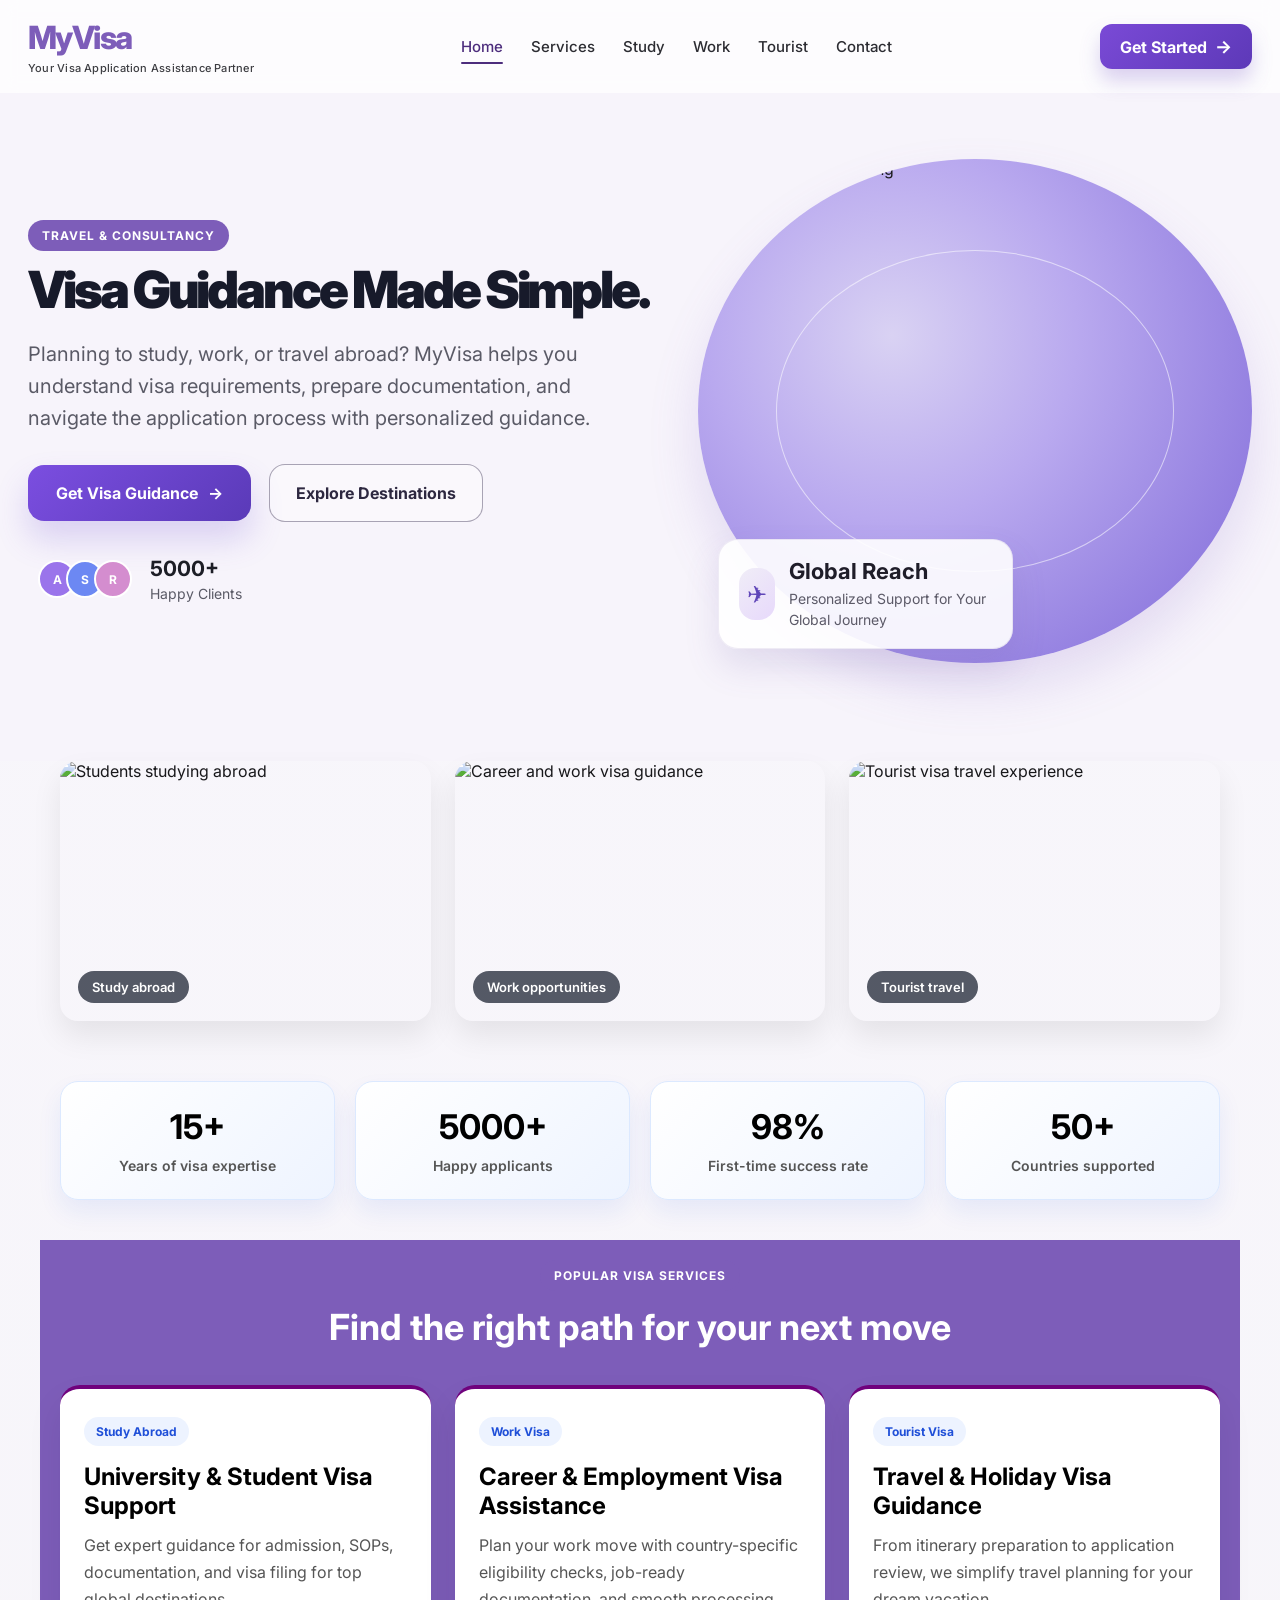
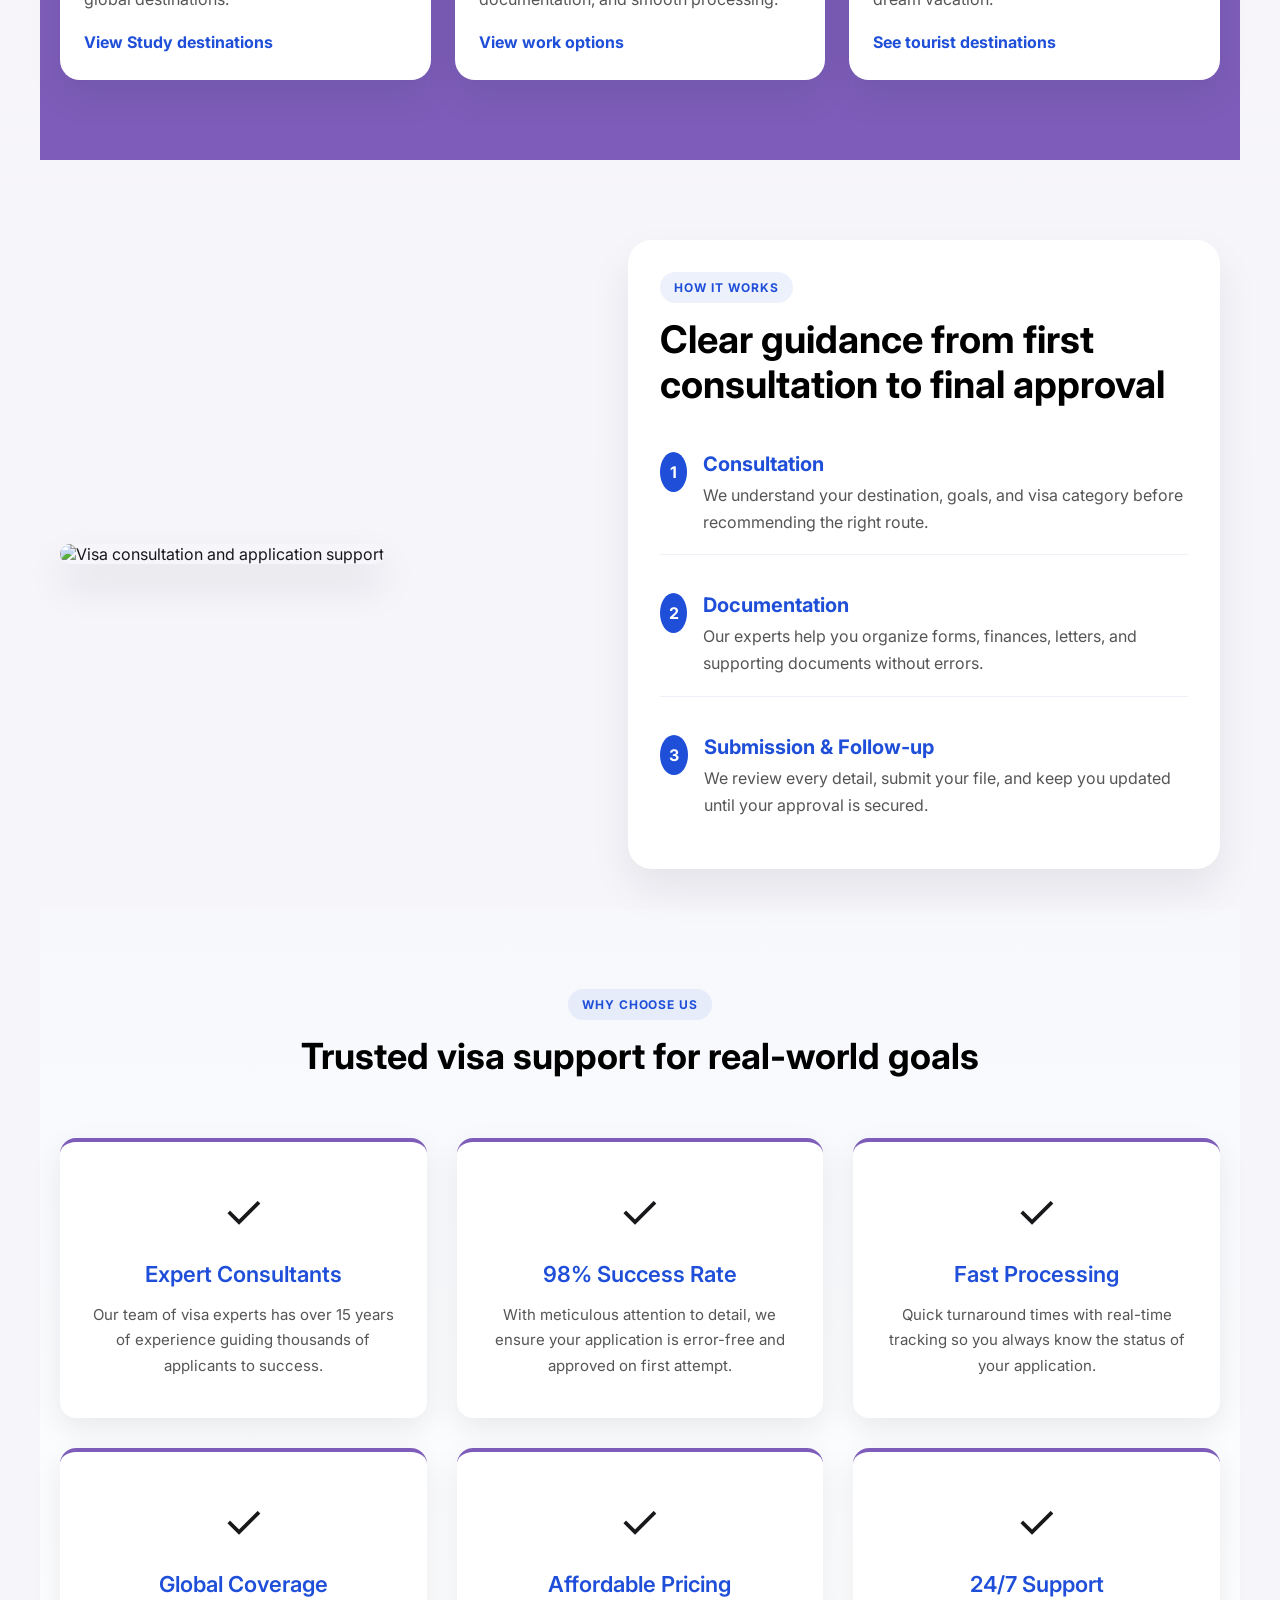
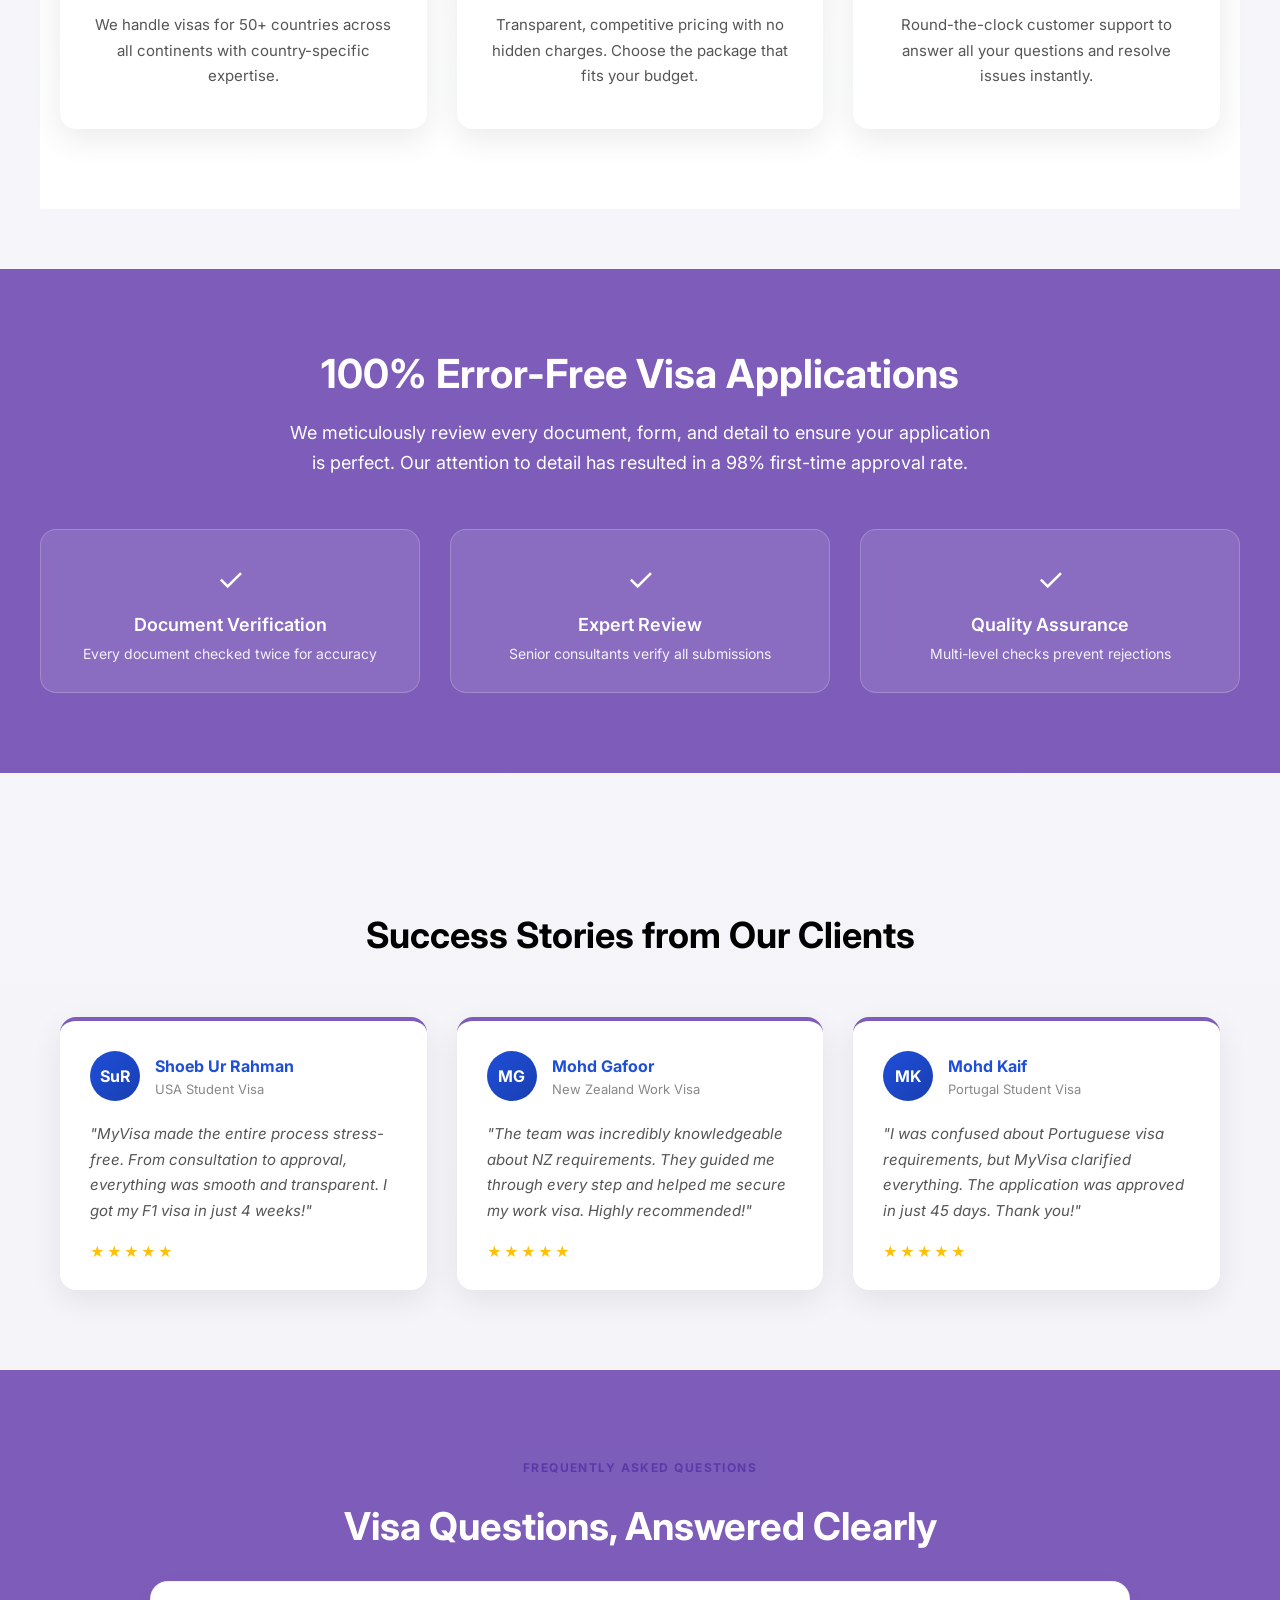
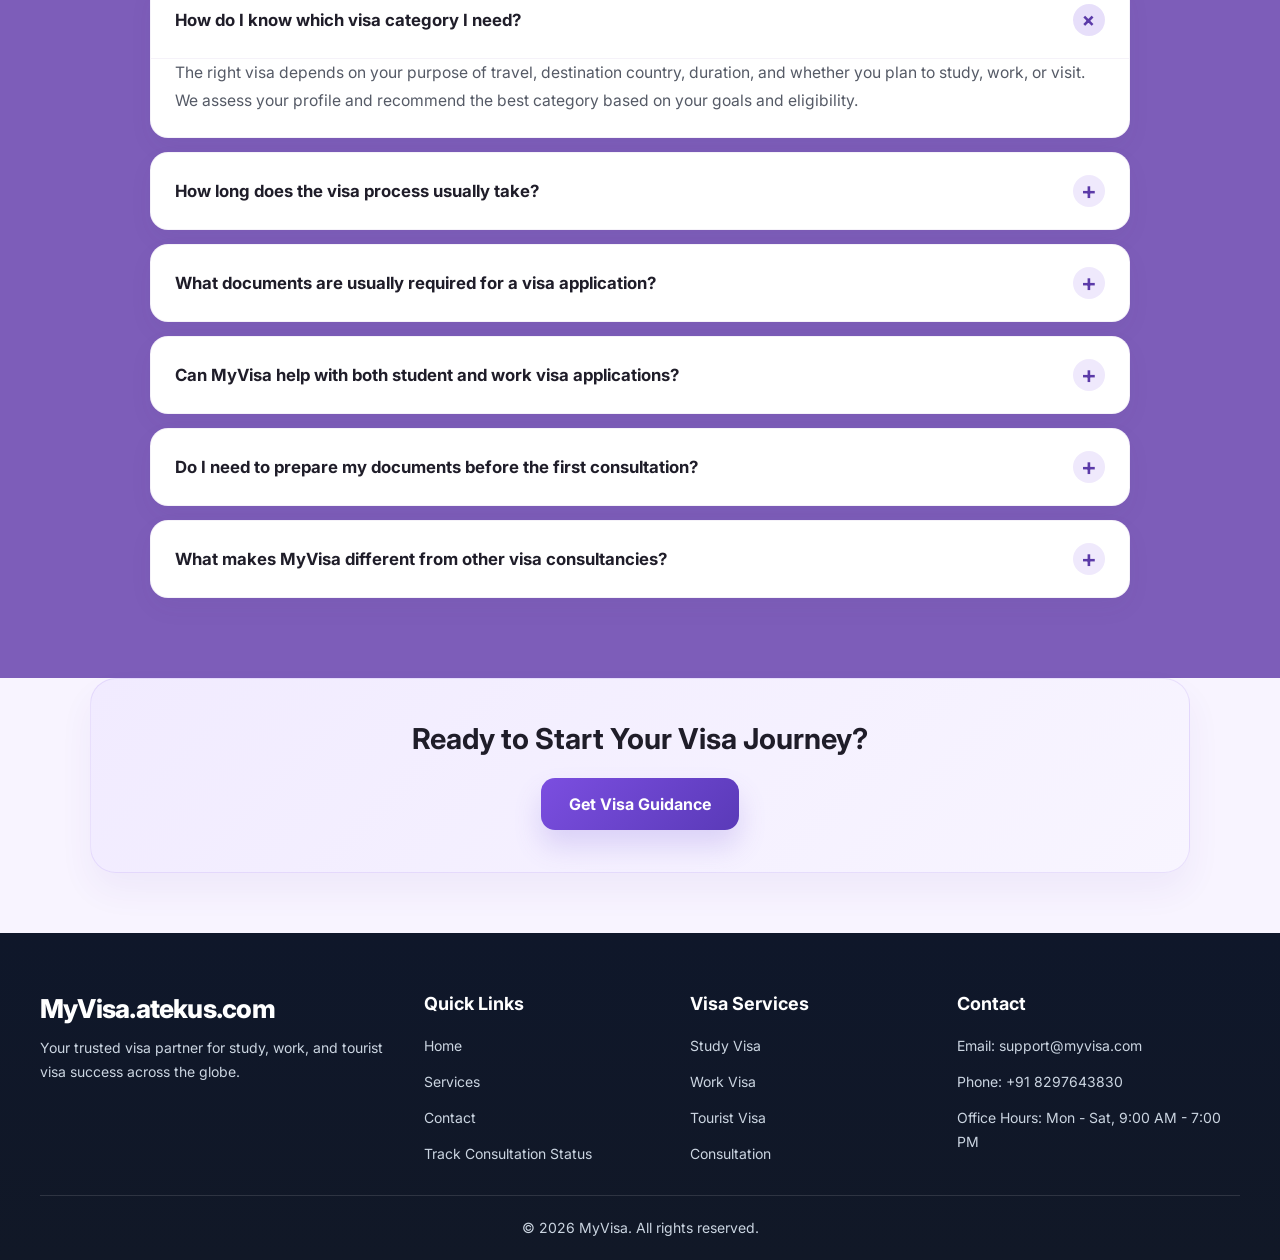
==== index.html @ b4d3ec84 "Initial MyVisa website" ====
<!DOCTYPE html>
<html lang="en">
<head>
  <meta charset="UTF-8" />
  <meta name="viewport" content="width=device-width, initial-scale=1.0" />
  <title>MyVisa | Your Global Visa Partner</title>
  <link href="https://fonts.googleapis.com/css2?family=Inter:wght@300;400;600;700&display=swap" rel="stylesheet">
  <link rel="stylesheet" href="styles.css">
</head>
<body>

<header>
  <div class="nav">
    <div class="logo-section">
      <div class="logo">
        <span class="logo-text">MyVisa</span>
      </div>
      <span class="tagline">Your Visa Application Assistance Partner</span>
    </div>

    <div class="nav-links" id="navLinks">
      <a href="Index.html" class="active">Home</a>
      <a href="services.html">Services</a>
      <a href="study-destinations.html">Study</a>
      <a href="work-destinations.html">Work</a>
      <a href="tourist-destinations.html">Tourist</a>
      <a href="contact.html">Contact</a>
    </div>

    <a href="services.html" class="nav-cta">Get Started <span>→</span></a>

    <div class="hamburger" id="hamburger">
      <span></span>
      <span></span>
      <span></span>
    </div>
  </div>
</header>

<section class="hero">
  <div class="hero-copy">
    <p class="eyebrow">Travel & Consultancy</p>
    <h1>Visa Guidance Made Simple.</h1>
    <p class="hero-subtitle">Planning to study, work, or travel abroad? MyVisa helps you understand visa requirements, prepare documentation, and navigate the application process with personalized guidance.</p>

    <div class="hero-actions">
      <a class="hero-button primary" href="services.html">Get Visa Guidance <span>→</span></a>
      <a class="hero-button secondary" href="explore-destinations.html">Explore Destinations</a>
    </div>

    <div class="hero-trust">
      <div class="avatar-group">
        <span class="avatar avatar-one">A</span>
        <span class="avatar avatar-two">S</span>
        <span class="avatar avatar-three">R</span>
      </div>
      <div class="trust-copy">
        <strong>5000+</strong>
        <span>Happy Clients</span>
      </div>
    </div>
  </div>

  <div class="hero-visual">
    <div class="globe-card">
      <img src="https://images.unsplash.com/photo-1527631746610-bca00a040d60?auto=format&fit=crop&w=900&q=80" alt="Travel and visa planning" />
    </div>

    <div class="floating-card">
      <div class="mini-icon">✈</div>
      <div>
        <strong>Global Reach</strong>
        <p>Personalized Support for Your Global Journey</p>
      </div>
    </div>
  </div>
</section>

<section class="feature-gallery">
  <div class="gallery-item">
    <img src="https://images.unsplash.com/photo-1522202176988-66273c2fd55f?auto=format&fit=crop&w=800&q=80" alt="Students studying abroad" />
    <div class="gallery-caption">Study abroad</div>
  </div>
  <div class="gallery-item">
    <img src="https://images.unsplash.com/photo-1552664730-d307ca884978?auto=format&fit=crop&w=800&q=80" alt="Career and work visa guidance" />
    <div class="gallery-caption">Work opportunities</div>
  </div>
  <div class="gallery-item">
    <img src="https://images.unsplash.com/photo-1507525428034-b723cf961d3e?auto=format&fit=crop&w=800&q=80" alt="Tourist visa travel experience" />
    <div class="gallery-caption">Tourist travel</div>
  </div>
</section>

<section class="stats-strip">
  <div class="stat-item">
    <strong>15+</strong>
    <span>Years of visa expertise</span>
  </div>
  <div class="stat-item">
    <strong>5000+</strong>
    <span>Happy applicants</span>
  </div>
  <div class="stat-item">
    <strong>98%</strong>
    <span>First-time success rate</span>
  </div>
  <div class="stat-item">
    <strong>50+</strong>
    <span>Countries supported</span>
  </div>
</section>

<section class="home-services">
  <div class="section-heading">
    <p class="eyebrow">Popular visa services</p>
    <h2>Find the right path for your next move</h2>
  </div>

  <div class="home-service-grid">
    <article class="home-service-card">
      <div class="service-pill">Study Abroad</div>
      <h3>University & Student Visa Support</h3>
      <p>Get expert guidance for admission, SOPs, documentation, and visa filing for top global destinations.</p>
      <a href="study-destinations.html">View Study destinations</a>
    </article>

    <article class="home-service-card">
      <div class="service-pill">Work Visa</div>
      <h3>Career & Employment Visa Assistance</h3>
      <p>Plan your work move with country-specific eligibility checks, job-ready documentation, and smooth processing.</p>
      <a href="work-destinations.html">View work options</a>
    </article>

    <article class="home-service-card">
      <div class="service-pill">Tourist Visa</div>
      <h3>Travel & Holiday Visa Guidance</h3>
      <p>From itinerary preparation to application review, we simplify travel planning for your dream vacation.</p>
      <a href="tourist-destinations.html">See tourist destinations</a>
    </article>
  </div>
</section>

<section class="process-showcase">
  <div class="process-showcase-image">
    <img src="https://images.unsplash.com/photo-1522202176988-66273c2fd55f?auto=format&fit=crop&w=1200&q=80" alt="Visa consultation and application support" />
  </div>
  <div class="process-showcase-content">
    <p class="eyebrow eyebrow-dark">How it works</p>
    <h2>Clear guidance from first consultation to final approval</h2>
    <div class="process-list">
      <div class="process-item">
        <span>1</span>
        <div>
          <h3>Consultation</h3>
          <p>We understand your destination, goals, and visa category before recommending the right route.</p>
        </div>
      </div>
      <div class="process-item">
        <span>2</span>
        <div>
          <h3>Documentation</h3>
          <p>Our experts help you organize forms, finances, letters, and supporting documents without errors.</p>
        </div>
      </div>
      <div class="process-item">
        <span>3</span>
        <div>
          <h3>Submission & Follow-up</h3>
          <p>We review every detail, submit your file, and keep you updated until your approval is secured.</p>
        </div>
      </div>
    </div>
  </div>
</section>

<!-- Why Choose Us Section -->
<section class="why-choose-us">
  <div class="section-heading section-heading-dark">
    <p class="eyebrow eyebrow-dark">Why choose us</p>
    <h2>Trusted visa support for real-world goals</h2>
  </div>
  <div class="why-grid">
    <div class="why-card">
      <div class="why-icon">✓</div>
      <h3>Expert Consultants</h3>
      <p>Our team of visa experts has over 15 years of experience guiding thousands of applicants to success.</p>
    </div>
    <div class="why-card">
      <div class="why-icon">✓</div>
      <h3>98% Success Rate</h3>
      <p>With meticulous attention to detail, we ensure your application is error-free and approved on first attempt.</p>
    </div>
    <div class="why-card">
      <div class="why-icon">✓</div>
      <h3>Fast Processing</h3>
      <p>Quick turnaround times with real-time tracking so you always know the status of your application.</p>
    </div>
    <div class="why-card">
      <div class="why-icon">✓</div>
      <h3>Global Coverage</h3>
      <p>We handle visas for 50+ countries across all continents with country-specific expertise.</p>
    </div>
    <div class="why-card">
      <div class="why-icon">✓</div>
      <h3>Affordable Pricing</h3>
      <p>Transparent, competitive pricing with no hidden charges. Choose the package that fits your budget.</p>
    </div>
    <div class="why-card">
      <div class="why-icon">✓</div>
      <h3>24/7 Support</h3>
      <p>Round-the-clock customer support to answer all your questions and resolve issues instantly.</p>
    </div>
  </div>
</section>

<!-- Error Free Visas Section -->
<section class="error-free">
  <div class="error-free-content">
    <h2>100% Error-Free Visa Applications</h2>
    <p>We meticulously review every document, form, and detail to ensure your application is perfect. Our attention to detail has resulted in a 98% first-time approval rate.</p>
    <div class="error-free-features">
      <div class="feature-item">
        <span class="feature-icon">✓</span>
        <h4>Document Verification</h4>
        <p>Every document checked twice for accuracy</p>
      </div>
      <div class="feature-item">
        <span class="feature-icon">✓</span>
        <h4>Expert Review</h4>
        <p>Senior consultants verify all submissions</p>
      </div>
      <div class="feature-item">
        <span class="feature-icon">✓</span>
        <h4>Quality Assurance</h4>
        <p>Multi-level checks prevent rejections</p>
      </div>
    </div>
  </div>
</section>

<!-- Success Stories Section -->
<section class="success-stories">
  <h2>Success Stories from Our Clients</h2>
  <div class="stories-grid">
    <div class="story-card">
      <div class="story-header">
        <div class="client-avatar">SuR</div>
        <div class="client-info">
          <h4>Shoeb Ur Rahman</h4>
          <p>USA Student Visa</p>
        </div>
      </div>
      <p class="story-text">"MyVisa made the entire process stress-free. From consultation to approval, everything was smooth and transparent. I got my F1 visa in just 4 weeks!"</p>
      <div class="story-rating">★★★★★</div>
    </div>

    <div class="story-card">
      <div class="story-header">
        <div class="client-avatar">MG</div>
        <div class="client-info">
          <h4>Mohd Gafoor</h4>
          <p>New Zealand Work Visa</p>
        </div>
      </div>
      <p class="story-text">"The team was incredibly knowledgeable about NZ requirements. They guided me through every step and helped me secure my work visa. Highly recommended!"</p>
      <div class="story-rating">★★★★★</div>
    </div>

    <div class="story-card">
      <div class="story-header">
        <div class="client-avatar">MK</div>
        <div class="client-info">
          <h4>Mohd Kaif</h4>
          <p>Portugal Student Visa</p>
        </div>
      </div>
      <p class="story-text">"I was confused about Portuguese visa requirements, but MyVisa clarified everything. The application was approved in just 45 days. Thank you!"</p>
      <div class="story-rating">★★★★★</div>
    </div>
  </div>
</section>

<section class="faq-section" aria-labelledby="faq-title">
  <div class="faq-container">
    <p class="eyebrow eyebrow-dark">Frequently asked questions</p>
    <h2 id="faq-title">Visa Questions, Answered Clearly</h2>

    <div class="faq-list">
      <div class="faq-item active">
        <button class="faq-question" type="button" aria-expanded="true" aria-controls="faq-answer-1">
          <span>How do I know which visa category I need?</span>
          <span class="faq-icon" aria-hidden="true">+</span>
        </button>
        <div class="faq-answer" id="faq-answer-1" role="region">
          <p>The right visa depends on your purpose of travel, destination country, duration, and whether you plan to study, work, or visit. We assess your profile and recommend the best category based on your goals and eligibility.</p>
        </div>
      </div>

      <div class="faq-item">
        <button class="faq-question" type="button" aria-expanded="false" aria-controls="faq-answer-2">
          <span>How long does the visa process usually take?</span>
          <span class="faq-icon" aria-hidden="true">+</span>
        </button>
        <div class="faq-answer" id="faq-answer-2" role="region">
          <p>Processing times vary by country and visa type. Some visas are approved in a few weeks, while others take several months. Early preparation and complete documentation can significantly reduce delays.</p>
        </div>
      </div>

      <div class="faq-item">
        <button class="faq-question" type="button" aria-expanded="false" aria-controls="faq-answer-3">
          <span>What documents are usually required for a visa application?</span>
          <span class="faq-icon" aria-hidden="true">+</span>
        </button>
        <div class="faq-answer" id="faq-answer-3" role="region">
          <p>Typical requirements include a valid passport, application form, photographs, financial proof, travel itinerary, invitation letter (if applicable), academic or employment documents, and supporting certificates. We help you prepare a checklist tailored to your case.</p>
        </div>
      </div>

      <div class="faq-item">
        <button class="faq-question" type="button" aria-expanded="false" aria-controls="faq-answer-4">
          <span>Can MyVisa help with both student and work visa applications?</span>
          <span class="faq-icon" aria-hidden="true">+</span>
        </button>
        <div class="faq-answer" id="faq-answer-4" role="region">
          <p>Yes. We support study, work, and tourist visa applications, including documentation review, eligibility checks, application advice, and guidance through each submission stage.</p>
        </div>
      </div>

      <div class="faq-item">
        <button class="faq-question" type="button" aria-expanded="false" aria-controls="faq-answer-5">
          <span>Do I need to prepare my documents before the first consultation?</span>
          <span class="faq-icon" aria-hidden="true">+</span>
        </button>
        <div class="faq-answer" id="faq-answer-5" role="region">
          <p>It helps to have your passport, destination preference, academic history, and any existing documents ready. Even if you are unsure, our initial consultation helps you understand what is required and what you should prepare next.</p>
        </div>
      </div>

      <div class="faq-item">
        <button class="faq-question" type="button" aria-expanded="false" aria-controls="faq-answer-6">
          <span>What makes MyVisa different from other visa consultancies?</span>
          <span class="faq-icon" aria-hidden="true">+</span>
        </button>
        <div class="faq-answer" id="faq-answer-6" role="region">
          <p>We combine country-specific guidance, personalized support, documentation review, and transparent communication. Our focus is to reduce errors, avoid delays, and keep your visa journey clear from start to finish.</p>
        </div>
      </div>
    </div>
  </div>
</section>

<section class="faq-cta" aria-label="Visa guidance call to action">
  <div class="faq-cta-container">
    <h3>Ready to Start Your Visa Journey?</h3>
    <a href="services.html" class="faq-cta-button">Get Visa Guidance</a>
  </div>
</section>

<!-- Footer Section -->
<footer>
  <div class="footer-inner">
    <div class="footer-brand">
      <div class="footer-logo">MyVisa.atekus.com</div>
      <p>Your trusted visa partner for study, work, and tourist visa success across the globe.</p>
    </div>

    <div class="footer-links">
      <h4>Quick Links</h4>
      <a href="Index.html">Home</a>
      <a href="services.html">Services</a>
      <a href="contact.html">Contact</a>
      <a href="#">Track Consultation Status</a>
    </div>

    <div class="footer-links">
      <h4>Visa Services</h4>
      <a href="study-destinations.html">Study Visa</a>
      <a href="work-destinations.html">Work Visa</a>
      <a href="tourist-destinations.html">Tourist Visa</a>
      <a href="services.html">Consultation</a>
    </div>

    <div class="footer-contact">
      <h4>Contact</h4>
      <p>Email: support@myvisa.com</p>
      <p>Phone: +91 8297643830</p>
      <p>Office Hours: Mon - Sat, 9:00 AM - 7:00 PM</p>
    </div>
  </div>

  <div class="footer-bottom">
    <p>© 2026 MyVisa. All rights reserved.</p>
  </div>
</footer>
</body>
<script src="script.js"></script>
</html>
---- styles.css ----
* {
  box-sizing: border-box;
  margin: 0;
  padding: 0;
  font-family: 'Inter', sans-serif;
}

body {
  background: linear-gradient(180deg, #f8f6fb 0%, #f4f4f8 100%);
  color: #18181b;
}

/* ================= HEADER ================= */
header {
  position: sticky;
  top: 0;
  background: rgba(255,255,255,0.7);
  backdrop-filter: blur(8px);
  z-index: 100;
}

.nav {
  max-width: 1280px;
  margin: auto;
  display: flex;
  align-items: center;
  justify-content: space-between;
  padding: 18px 28px;
  gap: 18px;
}

.logo-section {
  display: flex;
  flex-direction: column;
  align-items: flex-start;
  gap: 4px;
}

.logo {
  display: flex;
  align-items: center;
  gap: 8px;
  font-size: 32px;
  font-weight: 800;
  color: #7d5db9;
  letter-spacing: -0.05em;
}

.logo-mark {
  display: inline-flex;
  align-items: center;
  justify-content: center;
  width: 30px;
  height: 30px;
  border-radius: 10px;
  background: linear-gradient(135deg, #4c2d7d, #8c5ae6);
  color: #fff;
  font-size: 18px;
  font-weight: 700;
  box-shadow: 0 12px 25px rgba(111, 92, 211, 0.28);
}

.logo-text {
  color: #7d5db9;
  font-weight: 800;
}

.tagline {
  font-size: 11px;
  color: #3d3d42;
  font-weight: 500;
  letter-spacing: 0.02em;
}

.nav-links {
  display: flex;
  align-items: center;
  gap: 28px;
  margin: 0 auto;
}

.nav-links a {
  text-decoration: none;
  color: #2c2c32;
  font-weight: 500;
  font-size: 15px;
  position: relative;
  transition: color 0.2s ease;
}

.nav-links a:hover,
.nav-links a.active {
  color: #4d2d7d;
}

.nav-links a.active::after {
  content: "";
  position: absolute;
  left: 0;
  right: 0;
  bottom: -8px;
  height: 2px;
  background: #4d2d7d;
  border-radius: 99px;
}

.nav-cta {
  background: linear-gradient(135deg, #7a4ad6, #5d39b8);
  color: #fff;
  text-decoration: none;
  border-radius: 12px;
  padding: 12px 20px;
  font-weight: 700;
  box-shadow: 0 12px 20px rgba(110, 75, 196, 0.25);
  display: inline-flex;
  align-items: center;
  gap: 8px;
}

.nav-cta span {
  font-size: 18px;
}

/* ================= HAMBURGER MENU ================= */
.hamburger {
  display: none;
  flex-direction: column;
  cursor: pointer;
  gap: 6px;
}

.hamburger span {
  width: 25px;
  height: 3px;
  background-color: #333;
  border-radius: 3px;
  transition: all 0.3s ease;
}

.hamburger.active span:nth-child(1) {
  transform: rotate(45deg) translate(10px, 10px);
}

.hamburger.active span:nth-child(2) {
  opacity: 0;
}

.hamburger.active span:nth-child(3) {
  transform: rotate(-45deg) translate(7px, -7px);
}

/* Mobile responsive */
@media (max-width: 768px) {
  .hamburger {
    display: flex;
  }

  
  .nav {
    padding: 12px 20px;
    gap: 12px;
    align-items: center;
  }

  .logo-section {
    min-width: 0;
    flex: 1;
  }

  .tagline {
    white-space: normal;
    overflow-wrap: break-word;
    line-height: 1.4;
    max-width: 100%;
  }

  .nav-cta {
    flex-shrink: 0;
    padding: 10px 14px;
  }

  .logo {
    font-size: 28px;
  }

  .nav-links {
    position: absolute;
    top: 70px;
    left: 0;
    right: 0;
    background: rgba(255, 255, 255, 0.98);
    flex-direction: column;
    padding: 10px;
    gap: 0;
    max-height: 0;
    overflow: hidden;
    transition: max-height 0.3s ease;
    border-bottom: 1px solid #eaeaea;
  }

  .nav-links.active {
    max-height: 300px;
  }

  .nav-links a {
    padding: 12px 0;
    border-bottom: 1px solid #f0f0f0;
  }

  .nav-links a:last-child {
    border-bottom: none;
  }
}

/* ================= HERO ================= */
.hero {
  max-width: 1280px;
  margin: 0 auto;
  padding: 38px 28px 70px;
  display: grid;
  grid-template-columns: 1.08fr 0.92fr;
  gap: 20px;
  align-items: center;
  background: linear-gradient(180deg, #f7f4fb 0%, #f7f4fb 100%);
}

.hero-copy {
  padding: 12px 0;
}

.eyebrow {
  display: inline-block;
  background: rgba(123, 78, 224, 0.12);
  color: #5a3ab8;
  text-transform: uppercase;
  letter-spacing: 0.18em;
  font-size: 14px;
  font-weight: 700;
  padding: 12px 18px;
  border-radius: 999px;
  margin-bottom: 22px;
}

.hero h1 {
  font-size: clamp(3rem, 4vw, 6rem);
  line-height: 0.96;
  letter-spacing: -0.06em;
  margin-bottom: 24px;
  color: #171a2a;
  font-weight: 900;
}

.hero h1 span {
  display: block;
  color: #201627;
}

.hero-subtitle {
  font-size: 20px;
  color: #5a5a66;
  margin-bottom: 30px;
  max-width: 620px;
  line-height: 1.6;
}

.hero-actions {
  display: flex;
  align-items: center;
  gap: 18px;
  margin-bottom: 34px;
}

.hero-button {
  display: inline-flex;
  align-items: center;
  justify-content: center;
  gap: 10px;
  text-decoration: none;
  font-weight: 700;
  border-radius: 16px;
  transition: transform 0.2s ease, box-shadow 0.2s ease;
}

.hero-button:hover {
  transform: translateY(-1px);
}

.hero-button.primary {
  background: linear-gradient(135deg, #7b4ee0, #5a3ab8);
  color: #ffffff;
  padding: 18px 28px;
  min-width: 210px;
  box-shadow: 0 18px 32px rgba(116, 84, 214, 0.22);
}

.hero-button.secondary {
  color: #2d2840;
  border: 1px solid rgba(46, 36, 72, 0.4);
  background: rgba(255,255,255,0.35);
  padding: 18px 26px;
}

.hero-trust {
  display: flex;
  align-items: center;
  gap: 18px;
}

.avatar-group {
  display: flex;
  align-items: center;
  padding-left: 10px;
}

.avatar {
  width: 38px;
  height: 38px;
  border-radius: 50%;
  display: inline-flex;
  align-items: center;
  justify-content: center;
  font-size: 12px;
  font-weight: 700;
  color: #fff;
  border: 2px solid #fff;
  margin-left: -10px;
}

.avatar:first-child {
  margin-left: 0;
}

.avatar-one { background: #9a74eb; }
.avatar-two { background: #6c88f3; }
.avatar-three { background: #d48dcf; }

.trust-copy {
  display: flex;
  flex-direction: column;
  gap: 4px;
}

.trust-copy strong {
  font-size: 21px;
  color: #1d1e26;
}

.trust-copy span {
  color: #5a5a66;
  font-size: 14px;
}

.hero-visual {
  position: relative;
  min-height: 560px;
  display: flex;
  align-items: center;
  justify-content: center;
}

.globe-card {
  position: relative;
  width: min(100%, 620px);
  aspect-ratio: 1.1;
  border-radius: 50%;
  overflow: hidden;
  display: flex;
  align-items: center;
  justify-content: center;
  box-shadow: 0 26px 50px rgba(131, 101, 199, 0.18);
  background: radial-gradient(circle at 35% 35%, #d9d2f3 0%, #b9a9ef 38%, #7d67d8 100%);
}

.globe-card::before {
  content: "";
  position: absolute;
  inset: 18% 14%;
  border-radius: 50%;
  border: 1px solid rgba(255,255,255,0.55);
}

.globe-card img {
  width: 100%;
  height: 100%;
  object-fit: cover;
  filter: saturate(0.9) brightness(1.06);
}

.floating-card {
  position: absolute;
  left: 20px;
  bottom: 42px;
  background: rgba(255,255,255,0.9);
  border: 1px solid rgba(120, 98, 175, 0.12);
  border-radius: 20px;
  box-shadow: 0 18px 34px rgba(109, 89, 170, 0.15);
  padding: 18px 20px;
  display: flex;
  align-items: center;
  gap: 14px;
  max-width: 295px;
}

.mini-icon {
  width: 52px;
  height: 52px;
  border-radius: 16px;
  background: linear-gradient(135deg, #f0edf7, #e7d9fb);
  display: flex;
  align-items: center;
  justify-content: center;
  font-size: 24px;
  color: #5f45b8;
}

.floating-card strong {
  display: block;
  font-size: 22px;
  color: #1f1d29;
  margin-bottom: 4px;
}

.floating-card p {
  color: #5c5a68;
  font-size: 14px;
  line-height: 1.5;
}

.feature-gallery {
  max-width: 1200px;
  margin: 0 auto 60px;
  padding: 0 20px;
  display: grid;
  grid-template-columns: repeat(3, minmax(0, 1fr));
  gap: 24px;
}

.gallery-item {
  position: relative;
  overflow: hidden;
  border-radius: 18px;
  box-shadow: 0 15px 30px rgba(0,0,0,0.08);
}

.gallery-item img {
  width: 100%;
  height: 260px;
  object-fit: cover;
  display: block;
}

.gallery-caption {
  position: absolute;
  left: 18px;
  bottom: 18px;
  background: rgba(17, 24, 39, 0.7);
  color: white;
  padding: 8px 14px;
  border-radius: 999px;
  font-size: 13px;
  font-weight: 600;
}

.stats-strip {
  max-width: 1200px;
  margin: 0 auto 40px;
  padding: 0 20px;
  display: grid;
  grid-template-columns: repeat(4, minmax(0, 1fr));
  gap: 20px;
}

.stat-item {
  background: linear-gradient(135deg, #ffffff, #eef4ff);
  border: 1px solid #dce9ff;
  border-radius: 18px;
  padding: 24px 18px;
  text-align: center;
  box-shadow: 0 12px 25px rgba(31,79,216,0.08);
}

.stat-item strong {
  display: block;
  color: #000000;
  font-size: 34px;
  margin-bottom: 8px;
}

.stat-item span {
  color: #555;
  font-size: 14px;
  font-weight: 600;
}

.home-services {
  max-width: 1200px;
  margin: auto;
  padding: 20px 20px 80px;
  background: #7d5db9;
  color: white;
}

.section-heading {
  text-align: center;
  margin-bottom: 36px;
}

.eyebrow {
  display: inline-block;
  background: #7d5db9;
  color: white;
  padding: 8px 14px;
  border-radius: 999px;
  font-size: 12px;
  font-weight: 700;
  text-transform: uppercase;
  letter-spacing: 0.08em;
  margin-bottom: 14px;
}

.section-heading h2 {
  font-size: 36px;
  color: white;
}

.home-service-grid {
  display: grid;
  grid-template-columns: repeat(3, minmax(0, 1fr));
  gap: 24px;
}

.home-service-card {
  background: #fff;
  border-radius: 20px;
  padding: 28px 24px;
  box-shadow: 0 18px 35px rgba(15, 23, 42, 0.08);
  border-top: 4px solid rgb(112, 2, 125);
}

.service-pill {
  display: inline-block;
  background: #edf3ff;
  color: #1f4fd8;
  font-size: 12px;
  font-weight: 700;
  padding: 7px 12px;
  border-radius: 999px;
  margin-bottom: 16px;
}

.home-service-card h3 {
  font-size: 24px;
  color: black;
  margin-bottom: 12px;
}

.home-service-card p {
  color: #555;
  line-height: 1.7;
  margin-bottom: 18px;
}

.home-service-card a {
  display: inline-block;
  color: #1f4fd8;
  font-weight: 700;
  text-decoration: none;
}

.home-service-card a:hover {
  text-decoration: underline;
}

/* ================= SERVICES ================= */
.services {
  max-width: 1200px;
  margin: auto;
  padding: 60px 20px;
}

.services h2 {
  text-align: center;
  font-size: 32px;
  margin-bottom: 40px;
}

.service-grid {
  display: grid;
  grid-template-columns: repeat(auto-fit, minmax(250px, 1fr));
  gap: 24px;
}

.service-card {
  background: white;
  border-radius: 16px;
  padding: 24px;
  box-shadow: 0 10px 25px rgba(0,0,0,0.06);
}

.service-card h4 {
  margin-bottom: 10px;
}

.service-card p {
  color: #555;
  font-size: 15px;
}

/* ================= SERVICES PAGE ================= */
.page-header {
  max-width: 1200px;
  margin: 0 auto;
  padding: 72px 20px 12px;
  text-align: center;
}

.page-header-inner {
  max-width: 820px;
  margin: 0 auto;
}

.section-kicker {
  display: inline-block;
  background: rgba(31, 79, 216, 0.08);
  color: #1f4fd8;
  border-radius: 999px;
  padding: 8px 14px;
  font-size: 12px;
  font-weight: 700;
  letter-spacing: 0.12em;
  text-transform: uppercase;
  margin-bottom: 18px;
}

.section-kicker-blue {
  background: rgba(31, 79, 216, 0.08);
}

.page-header h1 {
  font-size: clamp(2.3rem, 4vw, 4rem);
  color: #171a2a;
  margin-bottom: 14px;
  letter-spacing: -0.05em;
}

.page-header p {
  color: #586071;
  font-size: 1.1rem;
  line-height: 1.8;
  max-width: 760px;
  margin: 0 auto;
}

.services-page {
  max-width: 1200px;
  margin: 0 auto;
  padding: 32px 20px 64px;
}

.service-grid-page {
  display: grid;
  grid-template-columns: repeat(2, minmax(0, 1fr));
  gap: 28px;
}

.service-card-page {
  background: linear-gradient(180deg, #ffffff 0%, #f9fbff 100%);
  border-radius: 22px;
  padding: 24px;
  box-shadow: 0 16px 36px rgba(15, 23, 42, 0.08);
  border: 1px solid rgba(31, 79, 216, 0.08);
  transition: transform 0.25s ease, box-shadow 0.25s ease, border-color 0.25s ease;
  position: relative;
  overflow: hidden;
  display: grid;
  grid-template-columns: 1.15fr 0.85fr;
  gap: 22px;
  align-items: center;
}

.service-card-page::before {
  content: "";
  position: absolute;
  inset: 0 auto auto 0;
  width: 100%;
  height: 4px;
  background: #7d5db9;
}

.service-card-page:hover {
  transform: translateY(-6px);
  box-shadow: 0 22px 40px rgba(31, 79, 216, 0.12);
  border-color: rgba(31, 79, 216, 0.18);
}

.service-card-content {
  display: flex;
  flex-direction: column;
  justify-content: center;
}

.service-card-header {
  display: flex;
  align-items: center;
  justify-content: space-between;
  gap: 14px;
  margin-bottom: 16px;
}

.service-icon {
  width: 58px;
  height: 58px;
  border-radius: 18px;
  background: linear-gradient(135deg, #eff4ff, #dfeaff);
  display: inline-flex;
  align-items: center;
  justify-content: center;
  font-size: 28px;
  box-shadow: inset 0 0 0 1px rgba(31, 79, 216, 0.08);
}

.service-card-media {
  display: flex;
  align-items: center;
  justify-content: center;
}

.service-card-media img {
  width: 100%;
  height: 240px;
  object-fit: cover;
  border-radius: 18px;
  display: block;
  box-shadow: 0 16px 28px rgba(15, 23, 42, 0.08);
}

.service-chip {
  display: inline-flex;
  align-items: center;
  justify-content: center;
  background: rgba(31, 79, 216, 0.08);
  color: #1f4fd8;
  border-radius: 999px;
  padding: 8px 12px;
  font-size: 11px;
  font-weight: 700;
  letter-spacing: 0.06em;
  text-transform: uppercase;
}

.service-card-page h3 {
  font-size: 1.6rem;
  color: #1d2433;
  margin-bottom: 12px;
}

.service-card-page p {
  color: #5e6474;
  line-height: 1.75;
  margin-bottom: 18px;
  font-size: 0.98rem;
}

.service-card-page ul {
  list-style: none;
  display: flex;
  flex-direction: column;
  gap: 10px;
  color: #2b3242;
  padding-left: 0;
  margin-bottom: 20px;
}

.service-card-page li {
  position: relative;
  padding-left: 22px;
  font-size: 0.96rem;
}

.service-card-page li::before {
  content: "✓";
  position: absolute;
  left: 0;
  color: #7d5db9;
  font-weight: 700;
}

.service-apply-btn {
  display: inline-flex;
  align-items: center;
  justify-content: center;
  background: linear-gradient(135deg, #7b4ee0, #5a3ab8);
  color: #fff;
  text-decoration: none;
  padding: 12px 20px;
  border-radius: 12px;
  font-weight: 700;
  box-shadow: 0 12px 25px rgba(31, 79, 216, 0.22);
  transition: transform 0.2s ease, box-shadow 0.2s ease;
}

.service-apply-btn:hover {
  transform: translateY(-2px);
  box-shadow: 0 16px 28px rgba(31, 79, 216, 0.25);
}

.popular-destinations {
  max-width: 1200px;
  margin: 0 auto;
  padding: 24px 20px 60px;
}

.popular-destinations-header {
  text-align: center;
  margin-bottom: 30px;
}

.popular-destinations-header h2 {
  font-size: clamp(2rem, 3vw, 2.8rem);
  color: #171a2a;
}

.destination-grid {
  display: grid;
  grid-template-columns: repeat(4, minmax(0, 1fr));
  gap: 22px;
}

.destination-card {
  background: #fff;
  border-radius: 20px;
  overflow: hidden;
  color: inherit;
  box-shadow: 0 18px 36px rgba(15, 23, 42, 0.08);
  border: 1px solid rgba(31, 79, 216, 0.06);
  transition: transform 0.25s ease, box-shadow 0.25s ease;
}

.destination-card:hover {
  transform: translateY(-5px);
  box-shadow: 0 22px 42px rgba(31, 79, 216, 0.12);
}

.destination-card img {
  width: 100%;
  height: 220px;
  object-fit: cover;
  display: block;
}

.destination-content {
  padding: 20px 18px 18px;
}

.destination-content h3 {
  color: #1d2433;
  font-size: 1.35rem;
  margin-bottom: 8px;
}

.destination-content p {
  color: #5e6474;
  line-height: 1.7;
  font-size: 0.95rem;
  margin-bottom: 16px;
}

.destination-links {
  display: grid;
  grid-template-columns: repeat(2, minmax(0, 1fr));
  gap: 8px;
}

.destination-links a {
  display: inline-flex;
  align-items: center;
  justify-content: center;
  text-decoration: none;
  padding: 8px 10px;
  border-radius: 10px;
  background: #f3f7ff;
  color: #1f4fd8;
  font-size: 0.82rem;
  font-weight: 700;
  border: 1px solid rgba(31, 79, 216, 0.08);
  transition: background 0.2s ease, color 0.2s ease, transform 0.2s ease;
}

.destination-links a:hover {
  background: #7d5db9;
  color: #fff;
  transform: translateY(-1px);
}

.process-section {
  max-width: 1200px;
  margin: 0 auto;
  padding: 20px 20px 80px;
}

.process-header {
  text-align: center;
  margin-bottom: 30px;
}

.process-title {
  display: inline-block;
}

.process-section h2 {
  text-align: center;
  font-size: clamp(2rem, 3vw, 2.8rem);
  color: #171a2a;
  margin-top: 0;
}

.process-steps-page {
  display: grid;
  grid-template-columns: repeat(3, minmax(0, 1fr));
  gap: 26px;
}

.process-box {
  background: linear-gradient(180deg, #ffffff 0%, #f9fbff 100%);
  border-radius: 20px;
  padding: 30px 24px 26px;
  box-shadow: 0 16px 32px rgba(15, 23, 42, 0.07);
  border: 1px solid rgba(31, 79, 216, 0.06);
  text-align: center;
}

.process-icon {
  width: 64px;
  height: 64px;
  border-radius: 18px;
  background: linear-gradient(135deg, #edf3ff, #dfeaff);
  display: inline-flex;
  align-items: center;
  justify-content: center;
  font-size: 28px;
  margin-bottom: 16px;
}

.step-number {
  display: inline-flex;
  align-items: center;
  justify-content: center;
  width: 52px;
  height: 32px;
  border-radius: 999px;
  background: rgba(31, 79, 216, 0.09);
  color: #7d5db9;
  font-weight: 800;
  letter-spacing: 0.04em;
  margin-bottom: 14px;
}

.process-box h3 {
  font-size: 1.45rem;
  color: #1d2433;
  margin-bottom: 10px;
}

.process-box p {
  color: #5e6474;
  line-height: 1.75;
}

.cta-banner {
  max-width: 1200px;
  margin: 0 auto 80px;
  background: #7d5db9;
  color: white;
  border-radius: 24px;
  padding: 48px 30px;
  text-align: center;
  box-shadow: 0 20px 34px rgba(31, 79, 216, 0.2);
}

.cta-banner .hero-button {
  display: inline-flex;
  align-items: center;
  justify-content: center;
  gap: 10px;
  background: linear-gradient(135deg, #7a4ad6, #5d39b8);
  color: #fff;
  text-decoration: none;
  border-radius: 12px;
  padding: 14px 22px;
  font-weight: 700;
  box-shadow: 0 12px 20px rgba(110, 75, 196, 0.25);
}

.cta-banner h2 {
  font-size: clamp(2rem, 3vw, 2.7rem);
  margin-bottom: 14px;
}

.cta-banner p {
  margin-bottom: 24px;
  opacity: 0.9;
  max-width: 700px;
  margin-left: auto;
  margin-right: auto;
  line-height: 1.7;
}

@media (max-width: 1024px) {
  .destination-grid {
    grid-template-columns: repeat(2, minmax(0, 1fr));
  }

  .help-grid {
    grid-template-columns: repeat(2, minmax(0, 1fr));
  }
}

@media (max-width: 768px) {
  .service-grid-page,
  .process-steps-page,
  .destination-grid {
    grid-template-columns: 1fr;
  }

  .service-card-page {
    grid-template-columns: 1fr;
    padding: 20px;
  }

  .service-card-media img {
    height: 200px;
  }

  .page-header {
    padding-top: 52px;
  }

  .page-header h1 {
    font-size: 2.1rem;
  }

  .cta-banner h2 {
    font-size: 1.9rem;
  }

  .service-card-page,
  .process-box {
    padding-left: 20px;
    padding-right: 20px;
  }

  .help-grid {
    grid-template-columns: 1fr;
  }
}

/* ================= WHY CHOOSE US ================= */
.process-showcase {
  max-width: 1200px;
  margin: 80px auto 40px;
  padding: 0 20px;
  display: grid;
  grid-template-columns: 1fr 1.1fr;
  gap: 30px;
  align-items: center;
}

.process-showcase-image img {
  width: 100%;
  height: 500px;
  object-fit: cover;
  border-radius: 24px;
  box-shadow: 0 20px 40px rgba(15, 23, 42, 0.12);
}

.process-showcase-content {
  background: white;
  border-radius: 24px;
  padding: 32px;
  box-shadow: 0 20px 40px rgba(15, 23, 42, 0.08);
}

.process-showcase-content h2 {
  font-size: 38px;
  color: black;
  margin-bottom: 26px;
  line-height: 1.2;
}

.process-list {
  display: flex;
  flex-direction: column;
  gap: 20px;
}

.process-item {
  display: flex;
  align-items: flex-start;
  gap: 16px;
  padding: 18px 0;
  border-bottom: 1px solid #edf1f7;
}

.process-item:last-child {
  border-bottom: none;
}

.process-item span {
  width: 40px;
  height: 40px;
  display: inline-flex;
  align-items: center;
  justify-content: center;
  border-radius: 50%;
  background: #1f4fd8;
  color: white;
  font-weight: 700;
}

.process-item h3 {
  margin-bottom: 6px;
  color: #1f4fd8;
  font-size: 20px;
}

.process-item p {
  color: #555;
  line-height: 1.7;
}

.eyebrow-dark {
  background: rgba(31,79,216,0.08);
  color: #1f4fd8;
}

.section-heading-dark {
  margin-bottom: 30px;
}

.why-choose-us {
  max-width: 1200px;
  margin: auto;
  padding: 80px 20px;
  background: linear-gradient(180deg, #f6f8fc, #ffffff);
}

.why-choose-us h2 {
  text-align: center;
  font-size: 36px;
  color: black;
  margin-bottom: 60px;
  font-weight: 700;
}

.why-grid {
  display: grid;
  grid-template-columns: repeat(auto-fit, minmax(320px, 1fr));
  gap: 30px;
}

.why-card {
  background: white;
  border-radius: 16px;
  padding: 40px 30px;
  box-shadow: 0 10px 30px rgba(0,0,0,0.08);
  text-align: center;
  transition: all 0.3s ease;
  border-top: 4px solid #7d5db9;
}

.why-card:hover {
  transform: translateY(-8px);
  box-shadow: 0 20px 40px rgba(31,79,216,0.15);
}

.why-icon {
  font-size: 48px;
  margin-bottom: 20px;
  display: inline-block;
}

.why-card h3 {
  font-size: 22px;
  color: #1f4fd8;
  margin-bottom: 15px;
  font-weight: 600;
}

.why-card p {
  color: #555;
  font-size: 15px;
  line-height: 1.7;
}

/* ================= CONTACT ================= */
.contact-hero {
  max-width: 1200px;
  margin: 0 auto;
  padding: 72px 20px 18px;
}

.contact-hero-inner {
  max-width: 1100px;
  margin: 0 auto;
  background: #7d5db9;
  border: 1px solid rgba(123, 78, 224, 0.12);
  border-radius: 28px;
  padding: 42px 28px;
  box-shadow: 0 20px 40px rgba(91, 58, 168, 0.06);
  display: grid;
  grid-template-columns: 1.1fr 0.9fr;
  gap: 28px;
  align-items: center;
}

.contact-hero-text {
  text-align: left;
}

.contact-hero h1 {
  font-size: clamp(2.2rem, 4vw, 4rem);
  color: white;
  margin-bottom: 16px;
  letter-spacing: -0.05em;
}

.contact-hero p {
  max-width: 720px;
  margin: 0;
  color: white;
  line-height: 1.8;
  font-size: 1.08rem;
}

.contact-hero-visual {
  display: flex;
  justify-content: center;
}

.contact-hero-visual img {
  width: 100%;
  max-width: 440px;
  height: 310px;
  object-fit: cover;
  border-radius: 22px;
  box-shadow: 0 20px 34px rgba(58, 42, 123, 0.12);
}

.contact {
  max-width: 1200px;
  margin: auto;
  padding: 40px 20px 80px;
}

.contact h2 {
  text-align: center;
  font-size: 36px;
  color: black;
  margin-bottom: 40px;
}

.contact-grid {
  display: grid;
  grid-template-columns: repeat(2, minmax(0, 1fr));
  gap: 30px;
}

.contact-card {
  background: white;
  border-radius: 18px;
  padding: 30px;
  box-shadow: 0 15px 35px rgba(0,0,0,0.08);
}

.contact-card h3 {
  margin-bottom: 16px;
  font-size: 24px;
  color: #1f4fd8;
}

.contact-card p {
  color: #555;
  line-height: 1.7;
  margin-bottom: 18px;
}

.contact-actions {
  display: flex;
  flex-wrap: wrap;
  gap: 12px;
  align-items: center;
}

.contact-list {
  list-style: none;
  display: flex;
  flex-direction: column;
  gap: 12px;
  color: #333;
}

.contact-list li {
  font-size: 15px;
}

.contact .hero-button {
  margin-top: 0;
  background: linear-gradient(135deg, #7a4ad6, #5d39b8);
  color: #fff;
  box-shadow: 0 12px 20px rgba(110, 75, 196, 0.25);
  padding: 12px 20px;
}

.help-section {
  max-width: 1200px;
  margin: 0 auto 80px;
  padding: 0 20px;
}

.help-header {
  text-align: center;
  margin-bottom: 28px;
}

.help-header h2 {
  font-size: clamp(2rem, 3vw, 2.8rem);
  color: #171a2a;
  margin-top: 10px;
}

.help-grid {
  display: grid;
  grid-template-columns: repeat(4, minmax(0, 1fr));
  gap: 20px;
}

.help-card {
  display: flex;
  flex-direction: column;
  align-items: center;
  justify-content: center;
  gap: 14px;
  text-decoration: none;
  background: linear-gradient(180deg, #ffffff 0%, #f8faff 100%);
  border: 1px solid rgba(31, 79, 216, 0.08);
  border-radius: 20px;
  padding: 28px 18px;
  color: #1d2433;
  box-shadow: 0 16px 32px rgba(15, 23, 42, 0.06);
  transition: transform 0.2s ease, box-shadow 0.2s ease, border-color 0.2s ease;
}

.help-card:hover {
  transform: translateY(-4px);
  box-shadow: 0 22px 42px rgba(31, 79, 216, 0.12);
  border-color: rgba(123, 78, 224, 0.2);
}

.help-icon {
  width: 58px;
  height: 58px;
  border-radius: 18px;
  display: flex;
  align-items: center;
  justify-content: center;
  background: linear-gradient(135deg, #edf3ff, #e9e7ff);
  color: #1f4fd8;
}

.help-icon svg {
  width: 28px;
  height: 28px;
  stroke: currentColor;
  fill: none;
  stroke-width: 1.8;
  stroke-linecap: round;
  stroke-linejoin: round;
}

.help-card:hover .help-icon {
  background: linear-gradient(135deg, #e9ecff, #f0ebff);
  color: #5c39b8;
}

.help-card h3 {
  font-size: 1.15rem;
  font-weight: 700;
  text-align: center;
  line-height: 1.5;
}

.whatsapp-button {
  display: inline-flex;
  align-items: center;
  justify-content: center;
  text-decoration: none;
  background: #25d366;
  color: #fff;
  padding: 12px 18px;
  border-radius: 10px;
  font-weight: 700;
  box-shadow: 0 10px 25px rgba(37, 211, 102, 0.25);
  transition: transform 0.2s ease, box-shadow 0.2s ease;
}

.whatsapp-button:hover {
  background: #1fbf5f;
  transform: translateY(-1px);
}

.floating-whatsapp {
  position: fixed;
  right: 20px;
  bottom: 20px;
  background: linear-gradient(135deg, #25d366, #1ebe5b);
  color: #fff;
  padding: 14px 20px;
  border-radius: 999px;
  text-decoration: none;
  font-weight: 700;
  box-shadow: 0 15px 30px rgba(37, 211, 102, 0.35);
  z-index: 1000;
  letter-spacing: 0.02em;
}

.faq-section {
  background: #7d5db9;
  padding: 80px 20px;
}

.faq-container {
  max-width: 980px;
  margin: 0 auto;
}

.faq-container h2 {
  text-align: center;
  font-size: clamp(2rem, 3vw, 3rem);
  color: white;
  margin-bottom: 32px;
  line-height: 1.2;
}

.faq-section .eyebrow {
  display: inline-block;
  background: rgba(118, 86, 190, 0.08);
  color: #5b3aa8;
  padding: 10px 18px;
  border-radius: 999px;
  text-transform: uppercase;
  letter-spacing: 0.12em;
  font-size: 12px;
  font-weight: 700;
  margin: 0 auto 18px;
  display: block;
  width: fit-content;
}

.faq-list {
  display: flex;
  flex-direction: column;
  gap: 14px;
}

.faq-item {
  background: #ffffff;
  border-radius: 18px;
  border: 1px solid rgba(122, 94, 180, 0.08);
  box-shadow: 0 10px 24px rgba(76, 54, 126, 0.05);
  overflow: hidden;
}

.faq-question {
  width: 100%;
  background: transparent;
  border: none;
  padding: 22px 24px;
  display: flex;
  align-items: center;
  justify-content: space-between;
  gap: 18px;
  text-align: left;
  font-size: 1.05rem;
  font-weight: 700;
  color: #1f1d29;
  cursor: pointer;
  transition: background 0.2s ease;
}

.faq-question:hover {
  background: rgba(122, 94, 180, 0.02);
}

.faq-question span:first-child {
  flex: 1;
}

.faq-icon {
  width: 32px;
  height: 32px;
  min-width: 32px;
  border-radius: 50%;
  background: rgba(123, 78, 224, 0.12);
  color: #5b3aa8;
  display: inline-flex;
  align-items: center;
  justify-content: center;
  font-size: 1.5rem;
  font-weight: 600;
  line-height: 1;
  transition: transform 0.2s ease, background 0.2s ease;
}

.faq-item.active .faq-icon {
  transform: rotate(45deg);
  background: rgba(123, 78, 224, 0.18);
}

.faq-answer {
  max-height: 0;
  overflow: hidden;
  opacity: 0;
  transition: max-height 0.35s ease, opacity 0.25s ease;
}

.faq-item.active .faq-answer {
  opacity: 1;
}

.faq-answer p {
  margin: 0;
  padding: 0 24px 22px;
  color: #555a66;
  line-height: 1.8;
  font-size: 0.98rem;
  border-top: 1px solid rgba(122, 94, 180, 0.08);
}

.faq-cta {
  padding: 0 20px 60px;
  background: #f8f4ff;
}

.faq-cta-container {
  max-width: 1100px;
  margin: 0 auto;
  background: linear-gradient(135deg, #f1ebff, #f8f5ff);
  border: 1px solid rgba(123, 78, 224, 0.12);
  border-radius: 26px;
  padding: 42px 24px;
  text-align: center;
  box-shadow: 0 18px 34px rgba(91, 58, 168, 0.06);
}

.faq-cta-container h3 {
  font-size: clamp(1.8rem, 2vw, 2.6rem);
  color: #1f1d29;
  margin-bottom: 22px;
}

.faq-cta-button {
  display: inline-flex;
  align-items: center;
  justify-content: center;
  background: linear-gradient(135deg, #7b4ee0, #5a3ab8);
  color: #ffffff;
  text-decoration: none;
  border-radius: 14px;
  padding: 16px 28px;
  font-weight: 700;
  box-shadow: 0 16px 28px rgba(116, 84, 214, 0.2);
  transition: transform 0.2s ease;
}

.faq-cta-button:hover {
  transform: translateY(-1px);
}

/* ================= FOOTER ================= */
footer {
  background: linear-gradient(180deg, #0f172a 0%, #111827 100%);
  color: #cbd5e1;
  padding: 60px 20px 20px;
  margin-top: 0;
}

.footer-inner {
  max-width: 1200px;
  margin: auto;
  display: grid;
  grid-template-columns: 1.5fr 1fr 1fr 1.2fr;
  gap: 30px;
  align-items: start;
}

.footer-brand,
.footer-links,
.footer-contact {
  display: flex;
  flex-direction: column;
  gap: 12px;
}

.footer-logo {
  font-size: 26px;
  font-weight: 800;
  color: #fff;
  letter-spacing: -0.03em;
}

.footer-brand p,
.footer-contact p,
.footer-links a,
.footer-bottom p {
  font-size: 14px;
  line-height: 1.7;
  color: #cbd5e1;
}

footer h4 {
  color: #fff;
  margin-bottom: 8px;
  font-size: 18px;
}

.footer-links a {
  text-decoration: none;
  transition: color 0.2s ease;
}

.footer-links a:hover {
  color: #fff;
}

.footer-whatsapp {
  display: inline-block;
  width: fit-content;
  margin-top: 10px;
  background: linear-gradient(135deg, #25d366, #1ebe5b);
  color: white;
  text-decoration: none;
  padding: 12px 18px;
  border-radius: 999px;
  font-weight: 700;
  box-shadow: 0 12px 25px rgba(37, 211, 102, 0.25);
}

.footer-bottom {
  max-width: 1200px;
  margin: 30px auto 0;
  padding-top: 20px;
  border-top: 1px solid rgba(255,255,255,0.12);
  text-align: center;
}

.footer-bottom p {
  margin: 0;
}

/* ================= RESPONSIVE ================= */
@media (max-width: 900px) {
  .hero {
    grid-template-columns: 1fr;
    text-align: center;
  }

  .hero button {
    width: 100%;
  }

  .feature-gallery,
  .stats-strip,
  .home-service-grid,
  .process-showcase,
  .footer-inner {
    grid-template-columns: 1fr;
  }

  .section-heading h2 {
    font-size: 28px;
  }

  .process-showcase-content h2 {
    font-size: 30px;
  }

  .process-showcase-image img {
    height: 320px;
  }

  footer {
    padding-top: 40px;
  }

  .footer-brand,
  .footer-links,
  .footer-contact {
    gap: 8px;
  }
}

/* ================= COUNTRIES ================= */
.countries {
  max-width: 1200px;
  margin: auto;
  padding: 60px 20px;
}

.countries h2 {
  text-align: center;
  font-size: 32px;
  margin-bottom: 40px;
}

.country-grid {
  display: grid;
  grid-template-columns: repeat(3, 1fr);
  gap: 24px;
}

.country-card {
  background: white;
  padding: 18px;
  border-radius: 18px;
  box-shadow: 0 15px 30px rgba(0,0,0,0.08);
  cursor: pointer;
  transition: transform 0.2s ease, box-shadow 0.2s ease;
  display: flex;
  flex-direction: column;
  gap: 12px;
}

.country-card:hover {
  transform: translateY(-6px);
  box-shadow: 0 20px 40px rgba(0,0,0,0.12);
}

.country-card img {
  width: 100%;
  height: 180px;
  object-fit: cover;
  border-radius: 12px;
  display: block;
}

.country-card h3 {
  font-size: 22px;
  color: #1f4fd8;
  margin-bottom: 0;
}

.country-card p {
  color: #555;
  line-height: 1.6;
}

/* Mobile responsive for country cards */
@media (max-width: 1024px) {
  .country-grid {
    grid-template-columns: repeat(2, 1fr);
  }
}

@media (max-width: 768px) {
  .countries h2 {
    font-size: 24px;
    margin-bottom: 30px;
  }

  .country-grid {
    grid-template-columns: 1fr;
    gap: 16px;
  }

  .country-card {
    padding: 20px;
  }

  .country-card h3 {
    font-size: 18px;
  }

  .country-card p {
    font-size: 14px;
  }
}
/* ================= COUNTRY DETAILS ================= */
.country-detail-page {
  max-width: 1220px;
  margin: 0 auto;
  padding: 32px 20px 80px;
}

.country-detail-breadcrumb {
  display: flex;
  align-items: center;
  flex-wrap: wrap;
  gap: 8px;
  font-size: 14px;
  color: #5d6470;
  margin-bottom: 22px;
}

.country-detail-breadcrumb a {
  color: #4d2d7d;
  text-decoration: none;
  font-weight: 600;
}

.country-detail-hero {
  background: linear-gradient(135deg, #f4eeff 0%, #eef5ff 100%);
  border: 1px solid rgba(94, 79, 168, 0.08);
  border-radius: 28px;
  padding: 32px;
  display: grid;
  grid-template-columns: 1.3fr 0.7fr;
  gap: 24px;
  align-items: center;
  box-shadow: 0 24px 50px rgba(92, 77, 150, 0.08);
}

.country-hero-copy .eyebrow {
  margin-bottom: 18px;
}

.country-hero-copy h1 {
  font-size: clamp(2.4rem, 5vw, 4.4rem);
  line-height: 0.95;
  letter-spacing: -0.06em;
  color: #171a2a;
  margin-bottom: 16px;
}

.country-hero-copy p {
  color: #3c4453;
  font-size: 1.08rem;
  line-height: 1.7;
  max-width: 620px;
}

.country-actions {
  display: flex;
  gap: 14px;
  flex-wrap: wrap;
  margin-top: 28px;
}

.primary-btn,
.secondary-btn {
  display: inline-flex;
  align-items: center;
  justify-content: center;
  padding: 14px 22px;
  border-radius: 14px;
  text-decoration: none;
  font-weight: 700;
  transition: transform 0.2s ease;
}

.primary-btn {
  background: linear-gradient(135deg, #7a4ad6, #5d39b8);
  color: white;
  box-shadow: 0 18px 30px rgba(102, 76, 182, 0.22);
}

.secondary-btn {
  background: rgba(255,255,255,0.7);
  color: #3b2d63;
  border: 1px solid rgba(92, 75, 169, 0.12);
}

.primary-btn:hover,
.secondary-btn:hover {
  transform: translateY(-2px);
}

.country-hero-panel {
  display: grid;
  gap: 16px;
}

.panel-card {
  background: rgba(255,255,255,0.74);
  border: 1px solid rgba(98, 83, 173, 0.1);
  border-radius: 18px;
  padding: 18px 18px 16px;
  min-height: 100px;
}

.panel-label {
  font-size: 12px;
  letter-spacing: 0.12em;
  text-transform: uppercase;
  color: #5d6470;
  margin-bottom: 10px;
}

.panel-card strong {
  font-size: 1.15rem;
  color: #171a2a;
  line-height: 1.55;
}

.country-summary-grid {
  display: grid;
  grid-template-columns: repeat(4, minmax(0, 1fr));
  gap: 18px;
  margin-top: 30px;
}

.summary-card {
  background: #ffffff;
  border-radius: 20px;
  border: 1px solid rgba(17, 24, 39, 0.06);
  box-shadow: 0 16px 28px rgba(15, 23, 42, 0.05);
  padding: 22px 18px;
}

.summary-card.accent {
  background: linear-gradient(135deg, #f2ebff, #ffffff);
}

.summary-label {
  display: block;
  font-size: 12px;
  letter-spacing: 0.12em;
  text-transform: uppercase;
  color: #5d6470;
  margin-bottom: 10px;
}

.summary-card strong {
  color: #171a2a;
  font-size: 1.05rem;
  line-height: 1.5;
}

.country-story {
  margin-top: 30px;
  background: #ffffff;
  border-radius: 24px;
  border: 1px solid rgba(17, 24, 39, 0.06);
  box-shadow: 0 18px 32px rgba(15, 23, 42, 0.05);
  padding: 24px;
  display: grid;
  grid-template-columns: 1fr 1.1fr;
  gap: 22px;
  align-items: center;
}

.story-kicker {
  color: #5d39b8;
  text-transform: uppercase;
  letter-spacing: 0.14em;
  font-size: 12px;
  font-weight: 700;
  margin-bottom: 12px;
}

.country-story-copy h3 {
  font-size: clamp(1.6rem, 2vw, 2.2rem);
  color: #171a2a;
  margin-bottom: 12px;
}

.country-story-copy p {
  color: #4d5563;
  line-height: 1.7;
  margin-bottom: 16px;
}

.story-points {
  list-style: none;
  display: grid;
  gap: 10px;
  padding: 0;
  margin: 0;
}

.story-points li {
  position: relative;
  padding-left: 22px;
  color: #2f3440;
  font-weight: 600;
}

.story-points li::before {
  content: "•";
  position: absolute;
  left: 0;
  color: #5d39b8;
  font-size: 22px;
  line-height: 1;
}

.country-gallery {
  display: grid;
  grid-template-columns: repeat(3, minmax(0, 1fr));
  gap: 12px;
}

.country-gallery-item img {
  width: 100%;
  height: 200px;
  object-fit: cover;
  display: block;
  border-radius: 16px;
  border: 1px solid rgba(17, 24, 39, 0.06);
}

.detail-grid {
  display: grid;
  grid-template-columns: repeat(2, minmax(0, 1fr));
  gap: 22px;
  margin-top: 30px;
}

.detail-card {
  background: #ffffff;
  border-radius: 22px;
  padding: 24px;
  border: 1px solid rgba(17, 24, 39, 0.06);
  box-shadow: 0 16px 28px rgba(15, 23, 42, 0.05);
}

.detail-card h3 {
  font-size: 1.55rem;
  color: #171a2a;
  margin-bottom: 16px;
  padding-bottom: 10px;
  border-bottom: 2px solid rgba(94, 79, 168, 0.12);
}

.detail-list {
  list-style: none;
  display: grid;
  gap: 10px;
}

.detail-list li {
  position: relative;
  padding: 12px 14px 12px 38px;
  color: #2f3440;
  line-height: 1.7;
  background: rgba(122, 74, 214, 0.04);
  border-left: 3px solid #6a4ac8;
  border-radius: 10px;
}

.detail-list li::before {
  content: "✓";
  position: absolute;
  left: 14px;
  color: #5d39b8;
  font-weight: 800;
}

.detail-note {
  color: #4d5563;
  line-height: 1.7;
  margin-bottom: 14px;
}

.consultation-banner {
  margin-top: 30px;
  background: linear-gradient(135deg, #f4efff, #ffffff);
  border: 1px solid rgba(93, 57, 184, 0.12);
  border-radius: 22px;
  padding: 28px 24px;
  display: flex;
  align-items: center;
  justify-content: space-between;
  gap: 18px;
  box-shadow: 0 18px 30px rgba(15, 23, 42, 0.04);
}

.consultation-banner p {
  margin: 0;
  color: #1d2433;
  font-size: 1.08rem;
  font-weight: 600;
}

.empty-state {
  background: #fff;
  border-radius: 24px;
  border: 1px solid rgba(17, 24, 39, 0.06);
  box-shadow: 0 16px 28px rgba(15, 23, 42, 0.05);
  padding: 28px;
  margin-top: 30px;
}

.empty-state h3 {
  color: #171a2a;
  margin-bottom: 10px;
}

.empty-state p {
  color: #4d5563;
  line-height: 1.7;
}

@media (max-width: 900px) {
  .country-detail-hero,
  .detail-grid,
  .country-summary-grid {
    grid-template-columns: 1fr;
  }
}

@media (max-width: 520px) {
  .country-detail-page {
    padding-left: 16px;
    padding-right: 16px;
  }

  .country-detail-hero {
    padding: 22px 18px;
  }

  .country-actions {
    flex-direction: column;
  }

  .primary-btn,
  .secondary-btn {
    width: 100%;
  }
}
/* ================= PROCESS SECTION ================= */
.process {
  max-width: 1200px;
  margin: auto;
  padding: 80px 20px;
  text-align: center;
}

.process h2 {
  font-size: 36px;
  color: #1f4fd8;
  margin-bottom: 60px;
  font-weight: 700;
}

.process-steps {
  display: grid;
  grid-template-columns: auto 1fr auto 1fr auto;
  gap: 20px;
  align-items: center;
  justify-content: center;
  max-width: 1000px;
  margin: auto;
}

.process-step {
  background: white;
  padding: 40px 30px;
  border-radius: 16px;
  box-shadow: 0 10px 30px rgba(0,0,0,0.08);
  position: relative;
}

.step-number {
  width: 60px;
  height: 60px;
  background: #7d5db9;
  color: white;
  border-radius: 50%;
  display: flex;
  align-items: center;
  justify-content: center;
  font-size: 24px;
  font-weight: 700;
  margin: 0 auto 20px;
}

.process-step h3 {
  font-size: 22px;
  color: #1f4fd8;
  margin-bottom: 15px;
}

.process-step p {
  color: #555;
  font-size: 14px;
  line-height: 1.6;
}

.step-arrow {
  font-size: 32px;
  color: #1f4fd8;
  font-weight: bold;
}

/* ================= ERROR-FREE SECTION ================= */
.error-free {
  background: #7d5db9;
  color: white;
  padding: 80px 20px;
  margin: 60px 0;
}

.error-free-content {
  max-width: 1200px;
  margin: auto;
  text-align: center;
}

.error-free h2 {
  font-size: 40px;
  margin-bottom: 20px;
  font-weight: 700;
}

.error-free > div > p {
  font-size: 18px;
  margin-bottom: 50px;
  max-width: 700px;
  margin-left: auto;
  margin-right: auto;
  line-height: 1.7;
}

.error-free-features {
  display: grid;
  grid-template-columns: repeat(auto-fit, minmax(250px, 1fr));
  gap: 30px;
}

.feature-item {
  background: rgba(255,255,255,0.1);
  padding: 30px;
  border-radius: 16px;
  backdrop-filter: blur(10px);
  border: 1px solid rgba(255,255,255,0.2);
}

.feature-icon {
  font-size: 32px;
  display: block;
  margin-bottom: 15px;
}

.feature-item h4 {
  font-size: 18px;
  margin-bottom: 10px;
  font-weight: 600;
}

.feature-item p {
  font-size: 14px;
  opacity: 0.9;
}

/* ================= SUCCESS STORIES SECTION ================= */
.success-stories {
  max-width: 1200px;
  margin: auto;
  padding: 80px 20px;
}

.success-stories h2 {
  text-align: center;
  font-size: 36px;
  color: black;
  margin-bottom: 60px;
  font-weight: 700;
}

.stories-grid {
  display: grid;
  grid-template-columns: repeat(auto-fit, minmax(300px, 1fr));
  gap: 30px;
}

.story-card {
  background: white;
  padding: 30px;
  border-radius: 16px;
  box-shadow: 0 10px 30px rgba(0,0,0,0.08);
  border-top: 4px solid #7d5db9;
  transition: all 0.3s ease;
}

.story-card:hover {
  transform: translateY(-8px);
  box-shadow: 0 20px 40px rgba(31,79,216,0.15);
}

.story-header {
  display: flex;
  align-items: center;
  margin-bottom: 20px;
  gap: 15px;
}

.client-avatar {
  width: 50px;
  height: 50px;
  background: linear-gradient(135deg, #1f4fd8, #183eb1);
  color: white;
  border-radius: 50%;
  display: flex;
  align-items: center;
  justify-content: center;
  font-weight: 700;
  font-size: 16px;
}

.client-info h4 {
  color: #1f4fd8;
  margin-bottom: 5px;
  font-size: 16px;
}

.client-info p {
  color: #888;
  font-size: 13px;
}

.story-text {
  color: #555;
  font-size: 15px;
  line-height: 1.7;
  margin-bottom: 20px;
  font-style: italic;
}

.story-rating {
  color: #ffc107;
  font-size: 14px;
  letter-spacing: 2px;
}

/* ================= RESPONSIVE ================= */
@media (max-width: 900px) {
  .hero {
    grid-template-columns: 1fr;
    text-align: center;
  }

  .hero button {
    width: 100%;
  }

  .process-steps {
    grid-template-columns: 1fr;
    gap: 30px;
  }

  .step-arrow {
    transform: rotate(90deg);
  }

  .error-free h2 {
    font-size: 28px;
  }

  .success-stories h2 {
    font-size: 28px;
  }

}
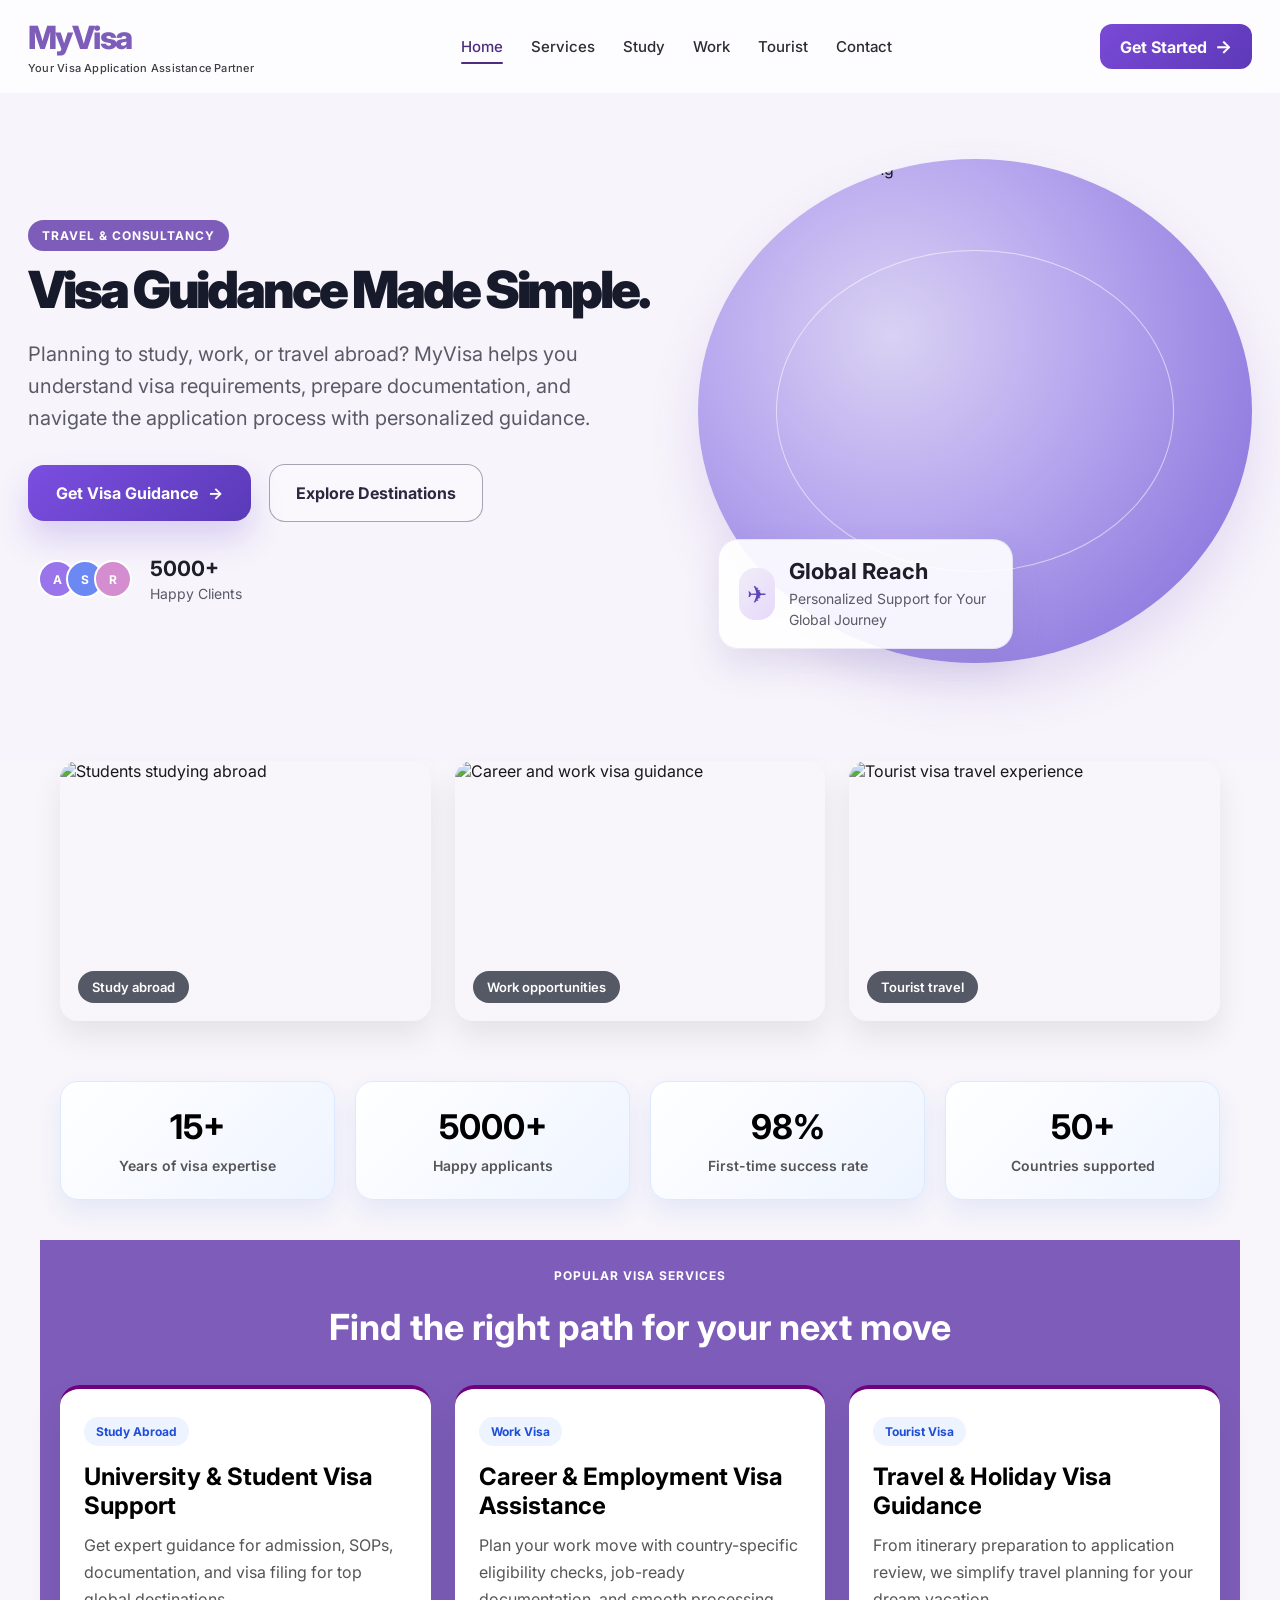
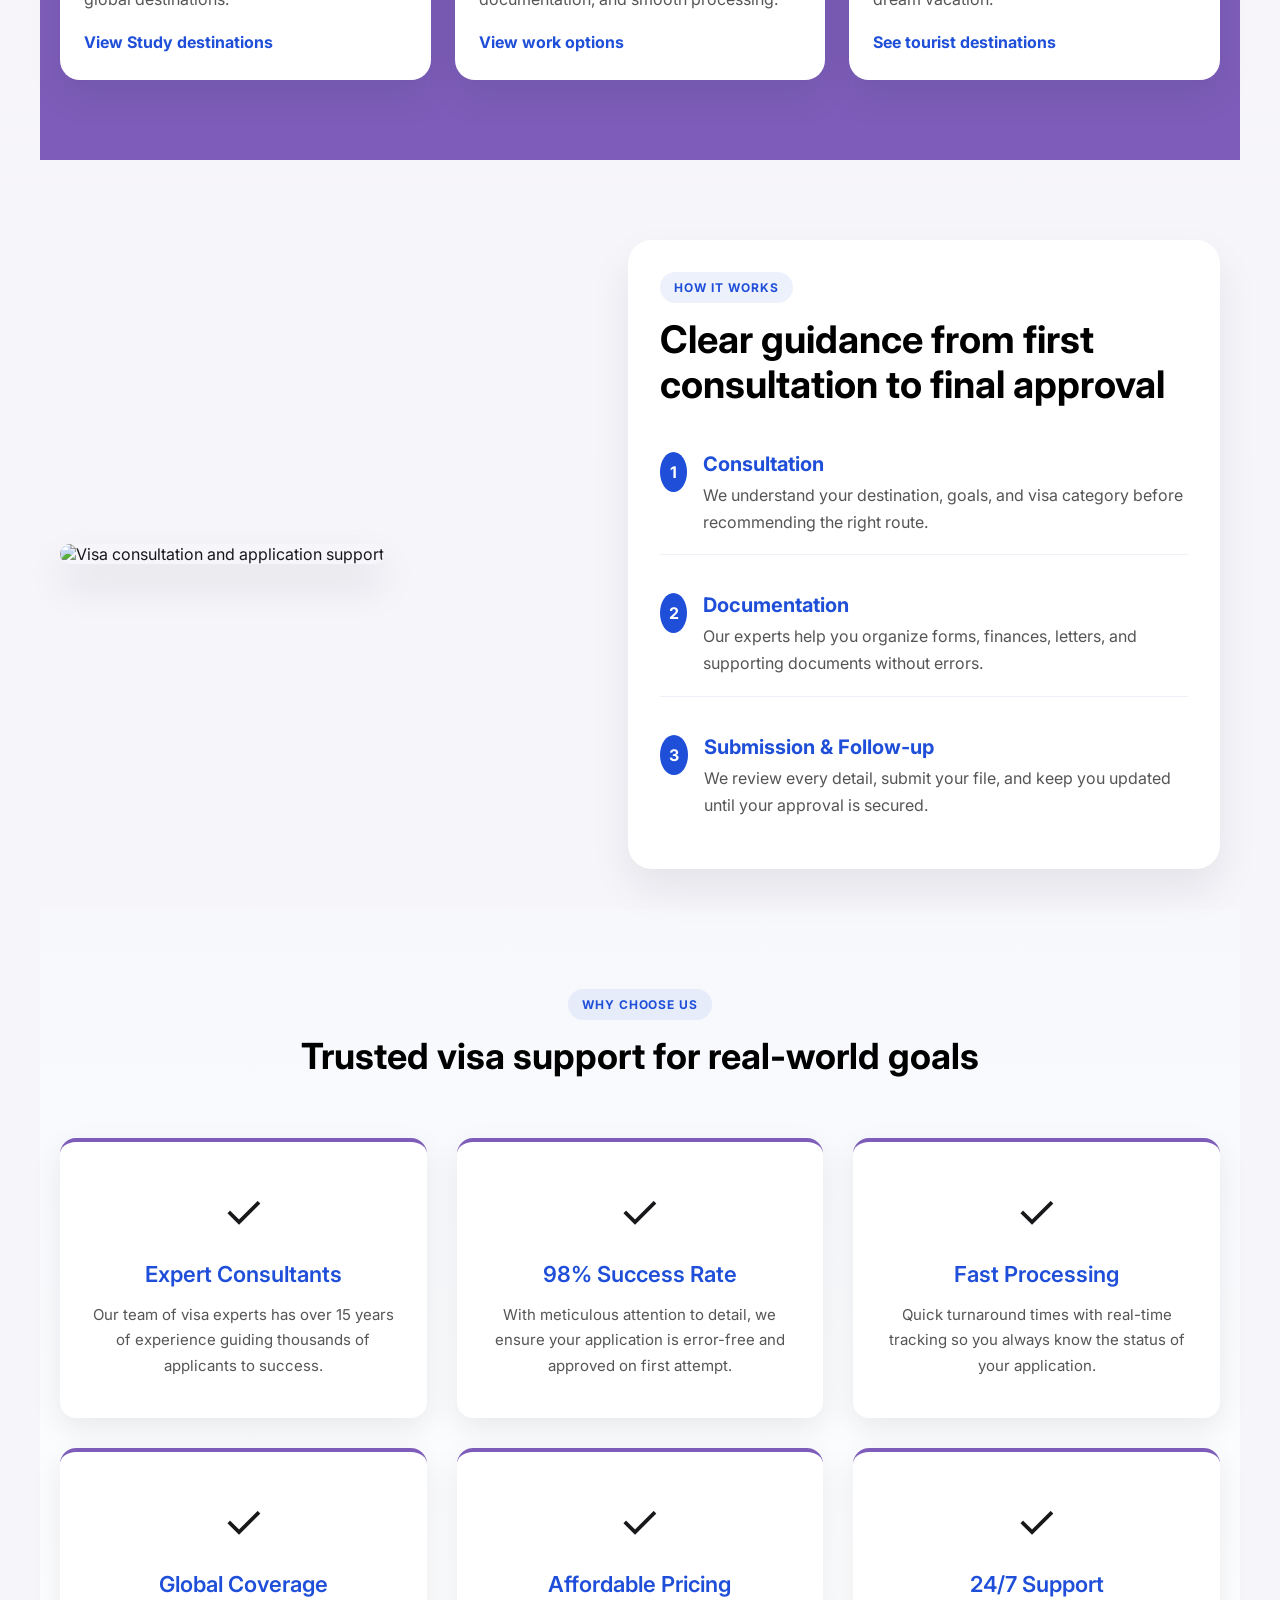
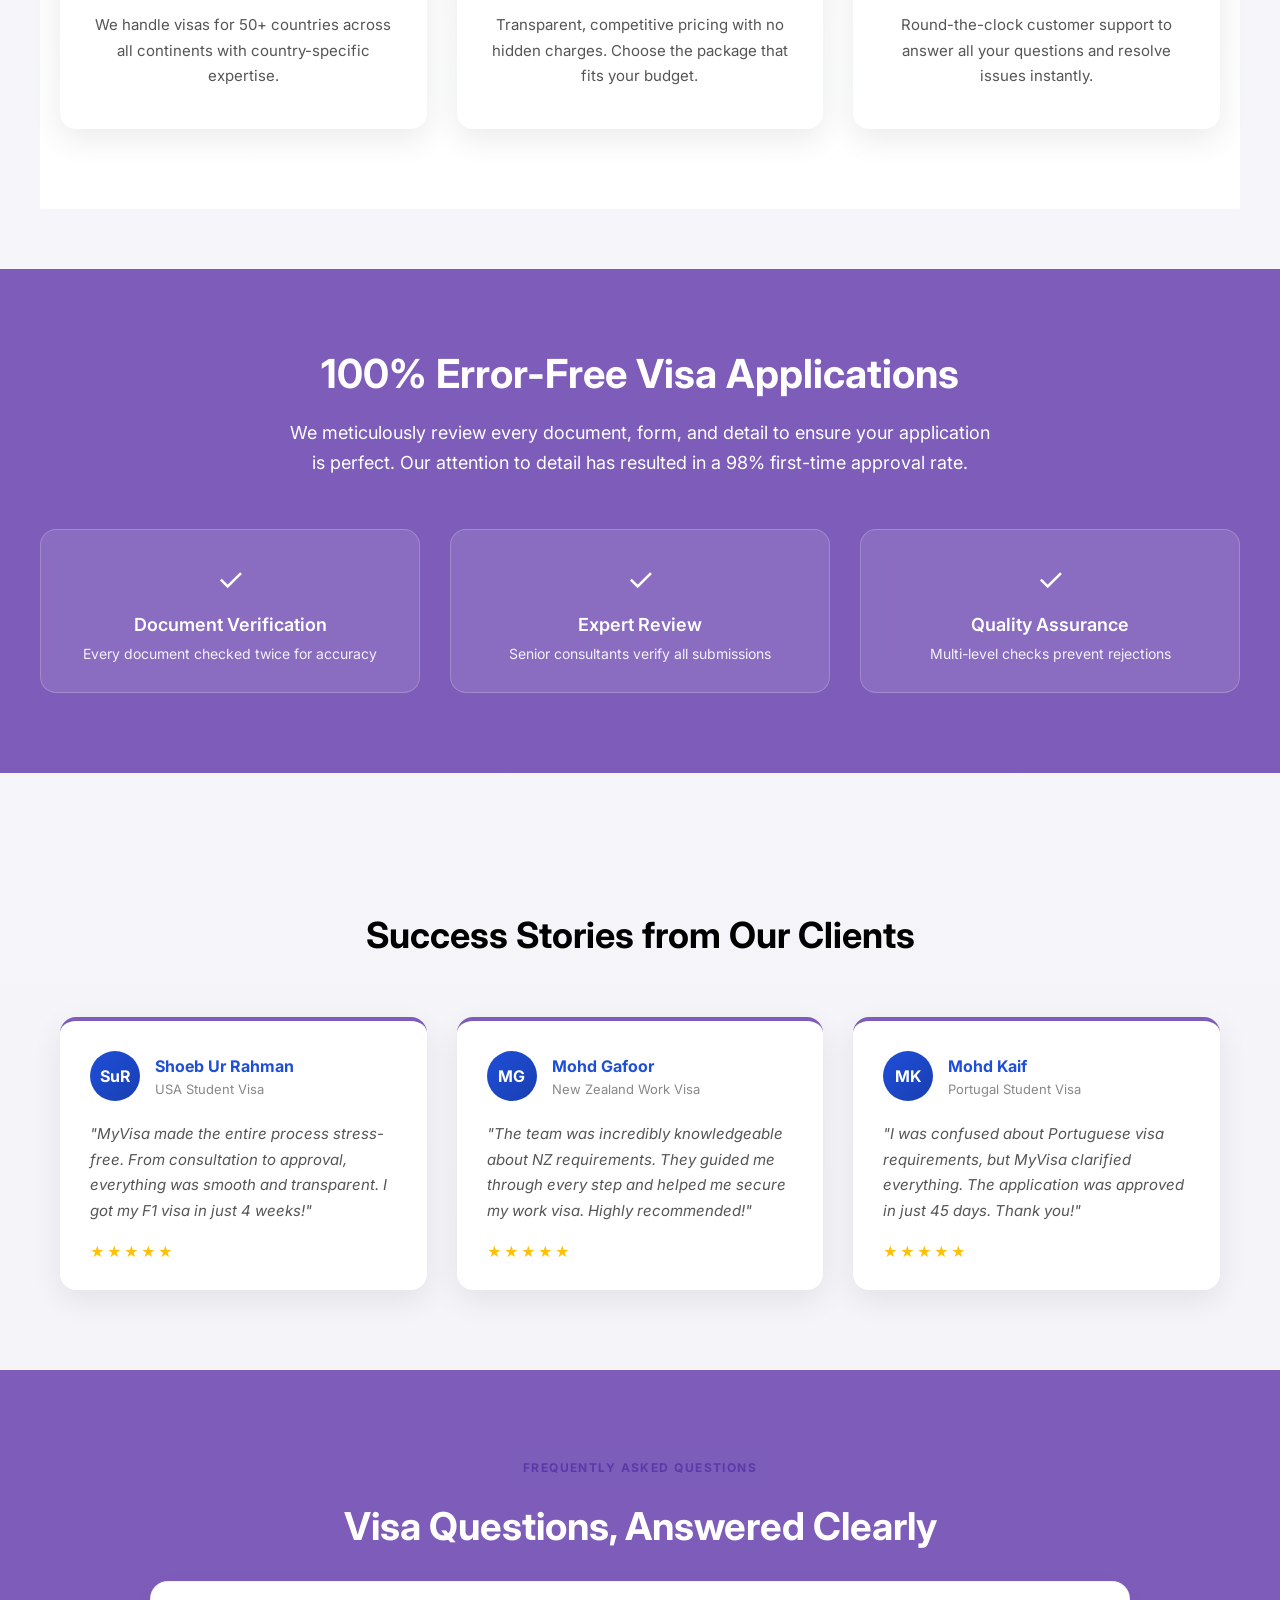
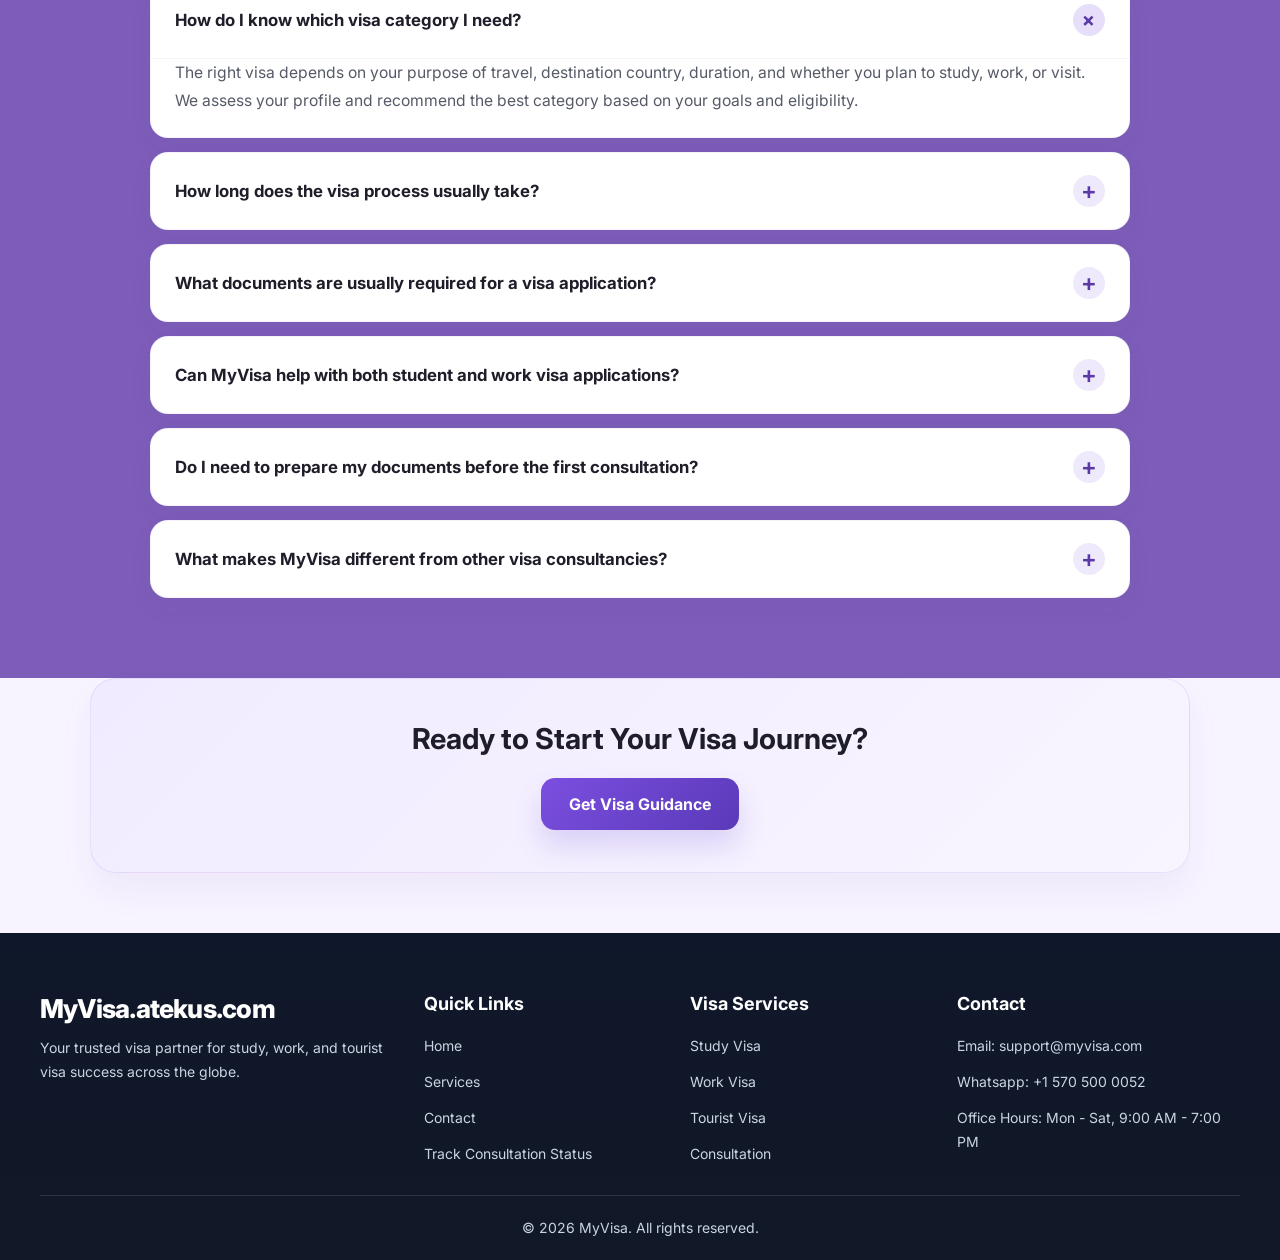
==== commit aaf5d6c1: "Changing the number" ====
--- a/index.html
+++ b/index.html
@@ -19,7 +19,7 @@
     </div>
 
     <div class="nav-links" id="navLinks">
-      <a href="Index.html" class="active">Home</a>
+      <a href="index.html" class="active">Home</a>
       <a href="services.html">Services</a>
       <a href="study-destinations.html">Study</a>
       <a href="work-destinations.html">Work</a>
@@ -366,7 +366,7 @@
 
     <div class="footer-links">
       <h4>Quick Links</h4>
-      <a href="Index.html">Home</a>
+      <a href="index.html">Home</a>
       <a href="services.html">Services</a>
       <a href="contact.html">Contact</a>
       <a href="#">Track Consultation Status</a>
@@ -383,7 +383,7 @@
     <div class="footer-contact">
       <h4>Contact</h4>
       <p>Email: support@myvisa.com</p>
-      <p>Phone: +91 8297643830</p>
+      <p>Whatsapp: +1 570 500 0052</p>
       <p>Office Hours: Mon - Sat, 9:00 AM - 7:00 PM</p>
     </div>
   </div>
--- a/styles.css
+++ b/styles.css
@@ -5,9 +5,22 @@
   font-family: 'Inter', sans-serif;
 }
 
+html, body {
+  overflow-x: hidden;
+}
+
 body {
   background: linear-gradient(180deg, #f8f6fb 0%, #f4f4f8 100%);
   color: #18181b;
+}
+
+img {
+  max-width: 100%;
+}
+
+* {
+  word-break: break-word;
+  overflow-wrap: anywhere;
 }
 
 /* ================= HEADER ================= */
@@ -111,7 +124,6 @@
   border-radius: 12px;
   padding: 12px 20px;
   font-weight: 700;
-  box-shadow: 0 12px 20px rgba(110, 75, 196, 0.25);
   display: inline-flex;
   align-items: center;
   gap: 8px;
@@ -155,32 +167,55 @@
     display: flex;
   }
 
-  
+  .hero-actions {
+    flex-direction: column;
+    align-items: stretch;
+  }
+
+  .hero-button {
+    width: 100%;
+    min-width: 0;
+    justify-content: center;
+  }
+
   .nav {
-    padding: 12px 20px;
-    gap: 12px;
+    padding: 10px 16px;
+    gap: 10px;
     align-items: center;
+    position: relative;
   }
 
   .logo-section {
     min-width: 0;
-    flex: 1;
+    flex: 1 1 auto;
+    max-width: calc(100% - 120px);
   }
 
   .tagline {
     white-space: normal;
     overflow-wrap: break-word;
-    line-height: 1.4;
-    max-width: 100%;
+    line-height: 1.35;
+    max-width: 150px;
+    font-size: 10px;
+    margin-bottom: 0;
   }
 
   .nav-cta {
+    display: inline-flex;
+    padding: 9px 12px;
+    font-size: 12px;
+    margin-left: 0;
     flex-shrink: 0;
-    padding: 10px 14px;
+  }
+
+  .hamburger {
+    margin-left: auto;
+    align-self: center;
   }
 
   .logo {
     font-size: 28px;
+    line-height: 1.1;
   }
 
   .nav-links {
@@ -1389,6 +1424,75 @@
   line-height: 1.5;
 }
 
+@media (max-width: 768px) {
+  .contact-hero {
+    padding-top: 52px;
+  }
+
+  .contact-hero-inner {
+    grid-template-columns: 1fr;
+    padding: 28px 20px;
+  }
+
+  .contact-hero h1 {
+    font-size: clamp(2rem, 9vw, 2.8rem);
+  }
+
+  .contact-hero p {
+    font-size: 0.98rem;
+  }
+
+  .contact-hero-visual img {
+    height: 220px;
+  }
+
+  .contact {
+    padding-top: 24px;
+  }
+
+  .contact-grid {
+    grid-template-columns: 1fr;
+    gap: 18px;
+  }
+
+  .contact-card {
+    padding: 22px 18px;
+  }
+
+  .contact-card h3 {
+    font-size: 1.3rem;
+  }
+
+  .contact-actions {
+    flex-direction: column;
+    align-items: stretch;
+  }
+
+  .contact-actions .hero-button,
+  .contact-actions .whatsapp-button {
+    width: 100%;
+    text-align: center;
+  }
+
+  .help-grid {
+    grid-template-columns: repeat(2, minmax(0, 1fr));
+  }
+
+  .help-card {
+    padding: 22px 16px;
+  }
+
+  .help-header h2 {
+    font-size: clamp(1.8rem, 7vw, 2.3rem);
+  }
+}
+
+@media (max-width: 480px) {
+  .help-grid {
+    grid-template-columns: 1fr;
+  }
+}
+
 .whatsapp-button {
   display: inline-flex;
   align-items: center;
@@ -2103,8 +2207,25 @@
 @media (max-width: 900px) {
   .country-detail-hero,
   .detail-grid,
-  .country-summary-grid {
+  .country-summary-grid,
+  .country-story {
     grid-template-columns: 1fr;
+  }
+
+  .country-gallery {
+    grid-template-columns: repeat(2, minmax(0, 1fr));
+  }
+
+  .consultation-banner {
+    flex-direction: column;
+    align-items: flex-start;
+  }
+
+  .panel-card strong,
+  .summary-card strong {
+    display: block;
+    overflow-wrap: anywhere;
+    word-break: break-word;
   }
 }
 
@@ -2125,6 +2246,35 @@
   .primary-btn,
   .secondary-btn {
     width: 100%;
+  }
+
+  .country-gallery {
+    grid-template-columns: 1fr;
+  }
+
+  .country-story {
+    padding: 18px;
+  }
+
+  .panel-card strong,
+  .summary-card strong {
+    font-size: 0.96rem;
+  }
+
+  .country-story-copy h3 {
+    font-size: 1.5rem;
+  }
+
+  .detail-card {
+    padding: 18px;
+  }
+
+  .detail-card h3 {
+    font-size: 1.3rem;
+  }
+
+  .consultation-banner {
+    padding: 20px 18px;
   }
 }
 /* ================= PROCESS SECTION ================= */
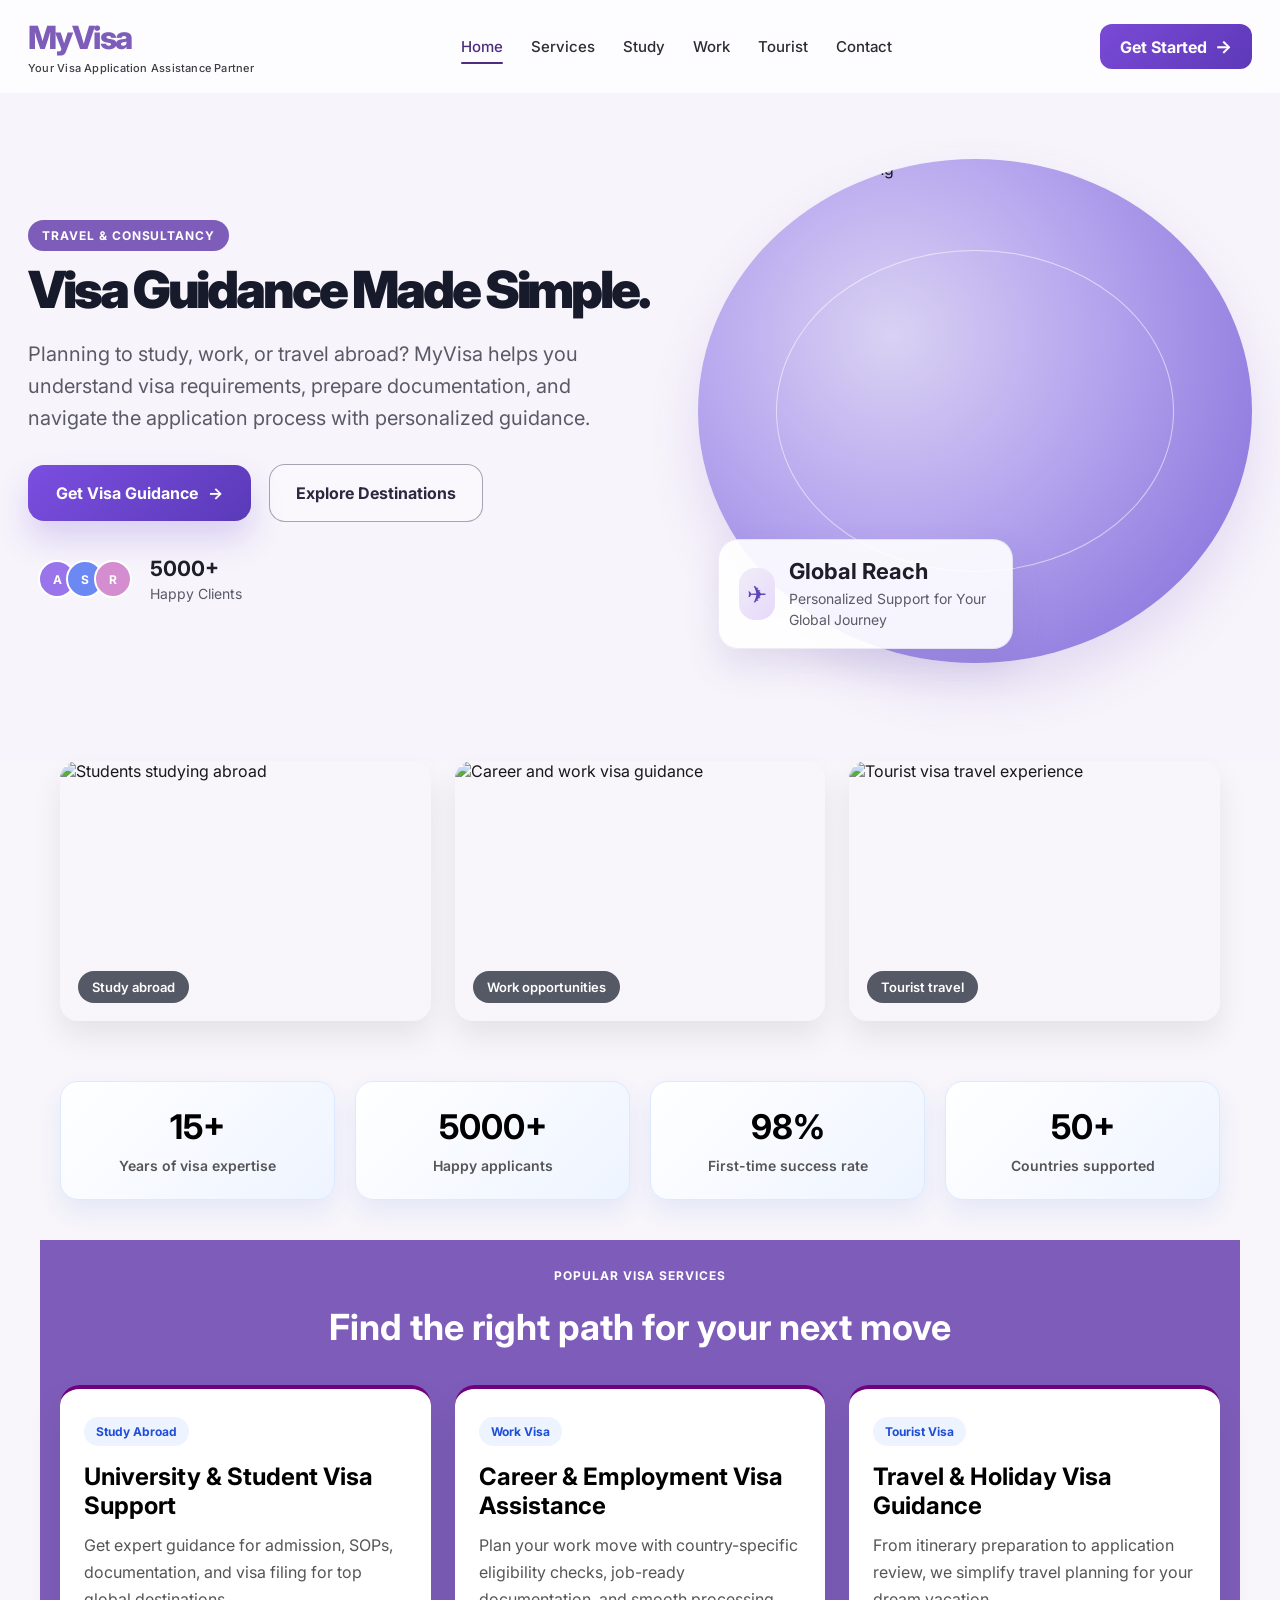
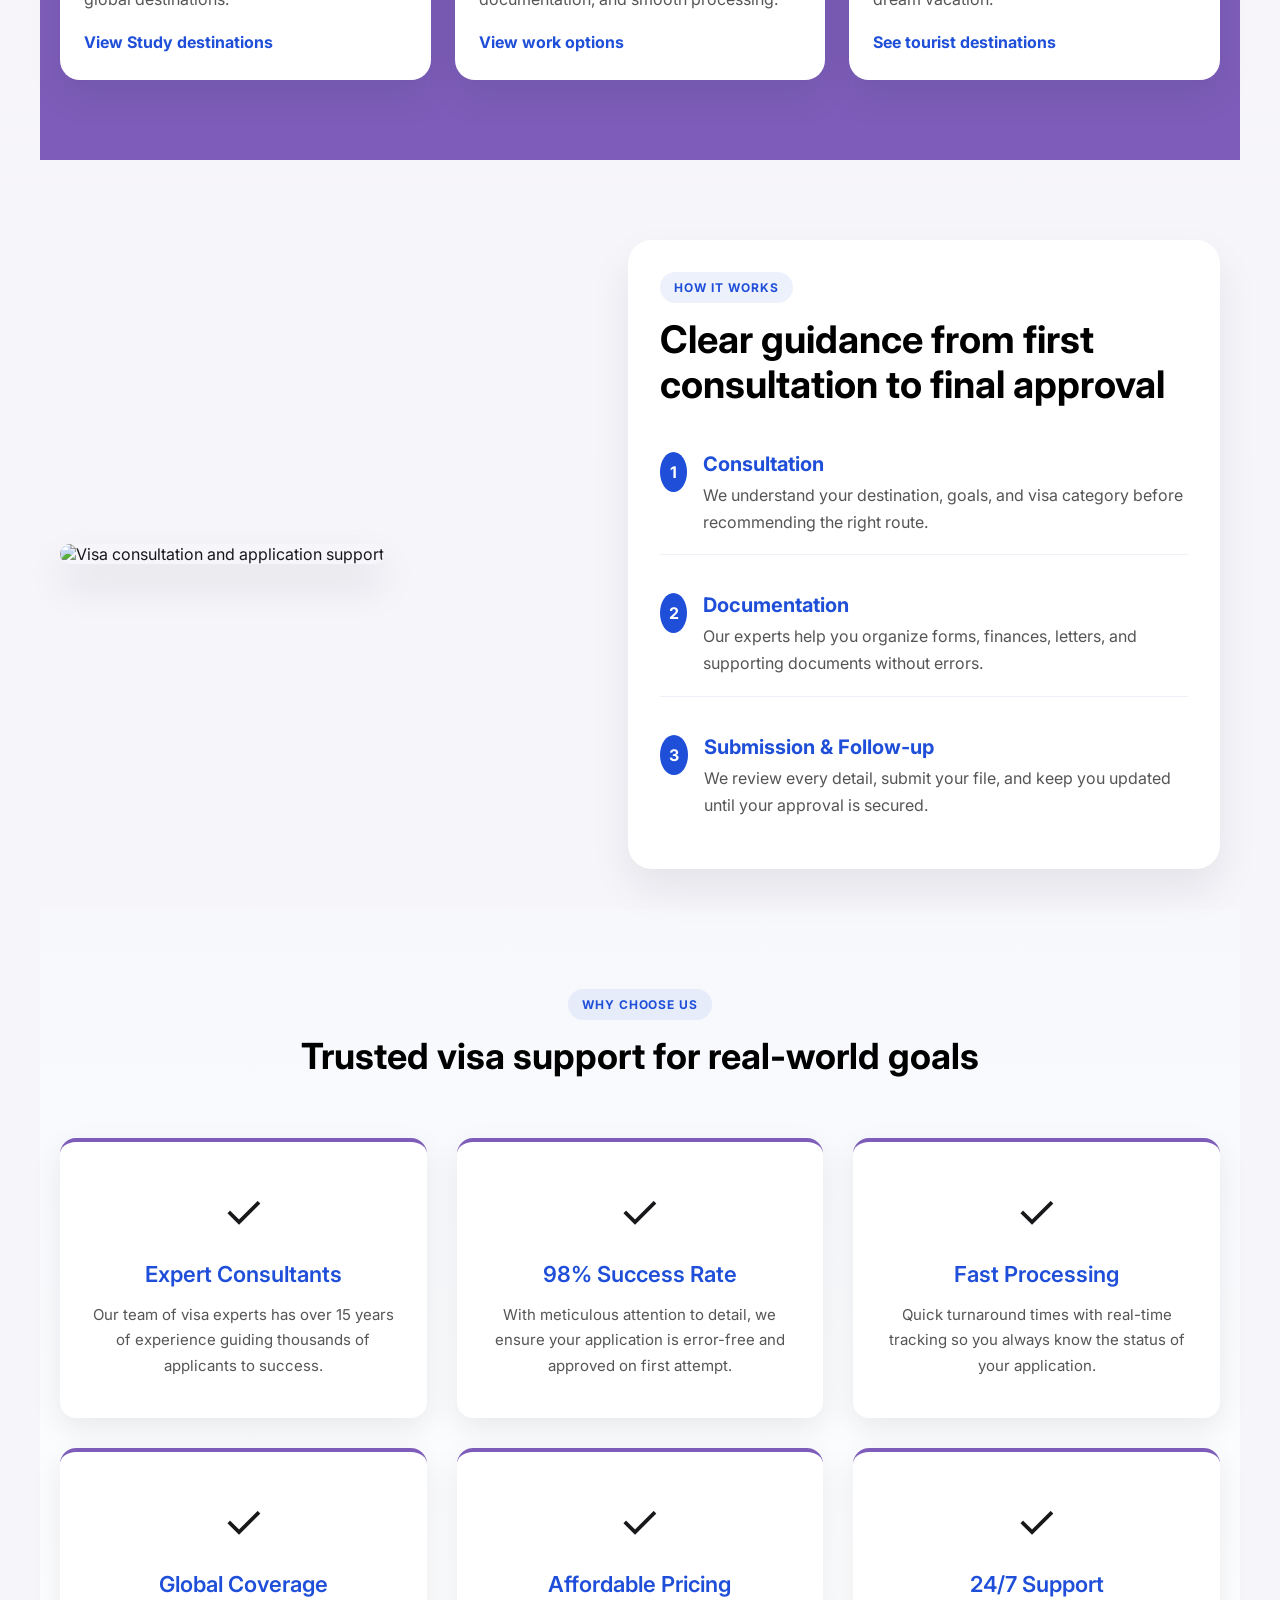
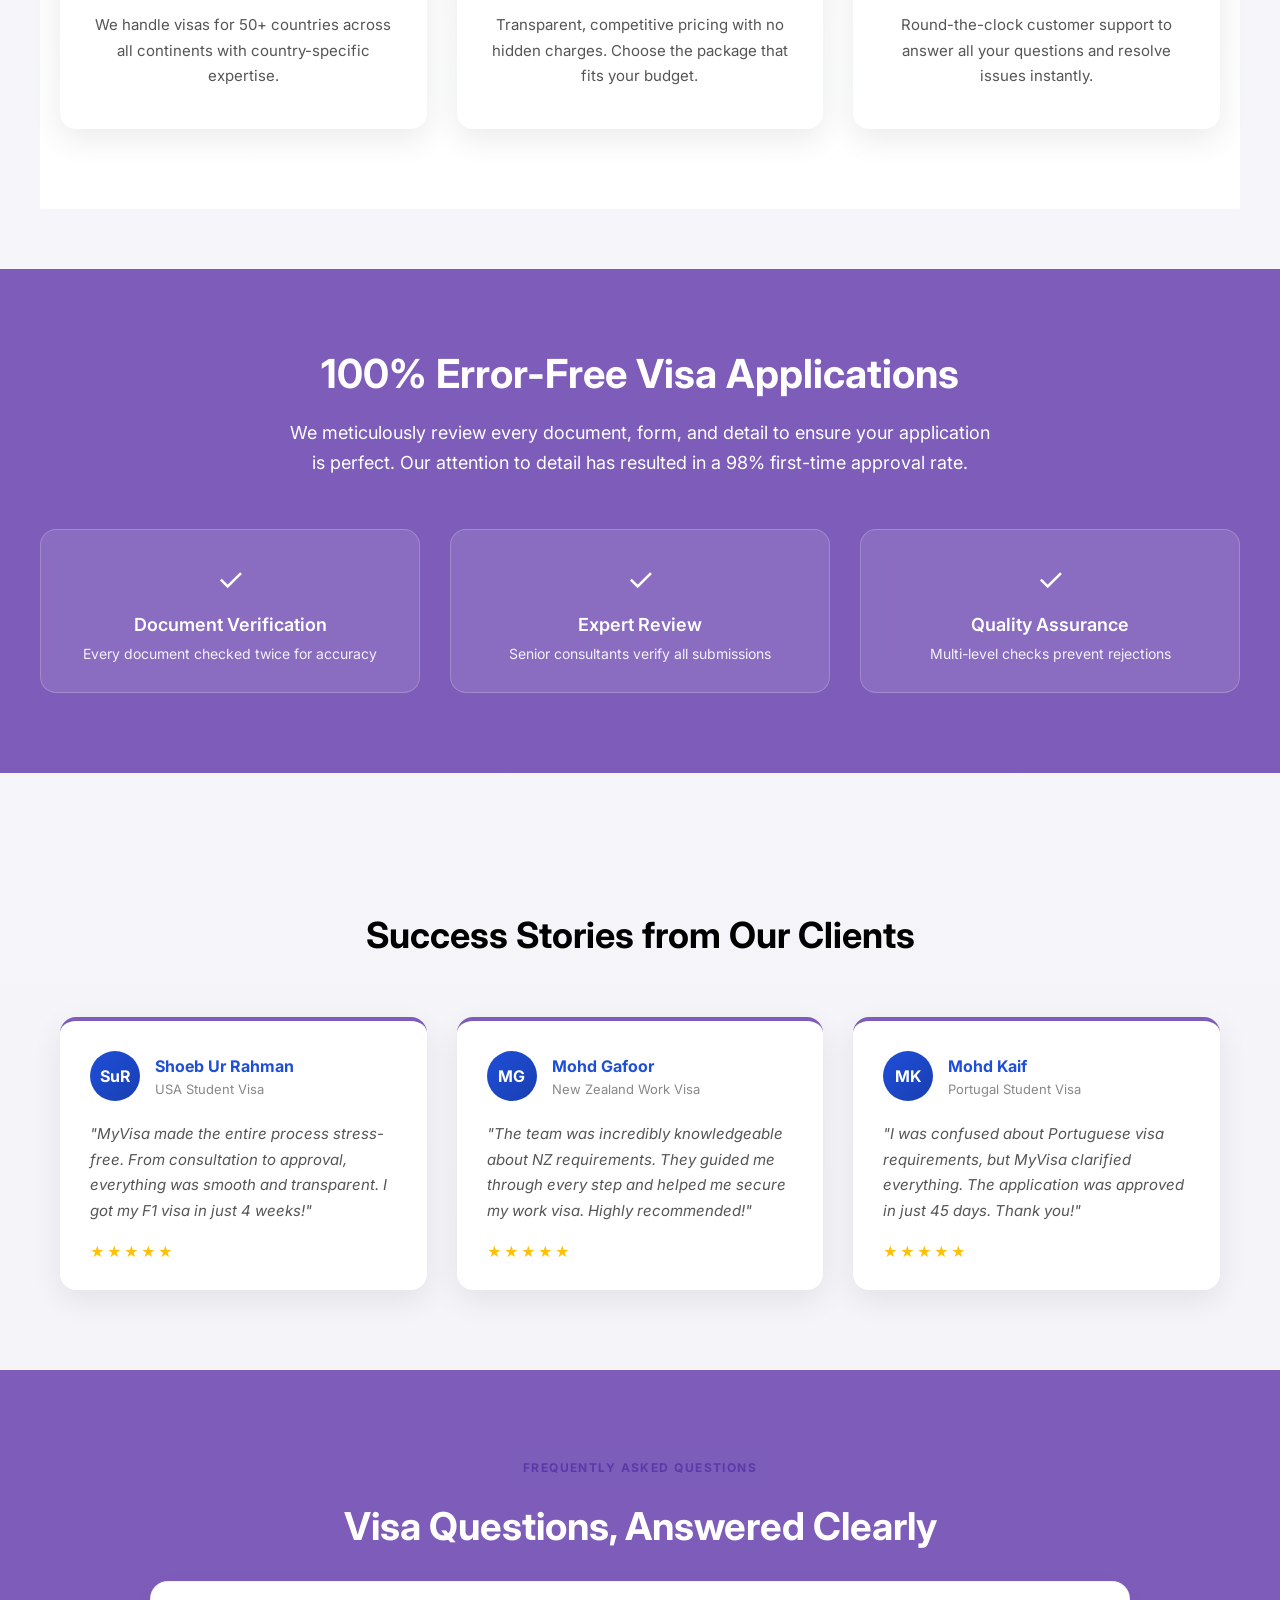
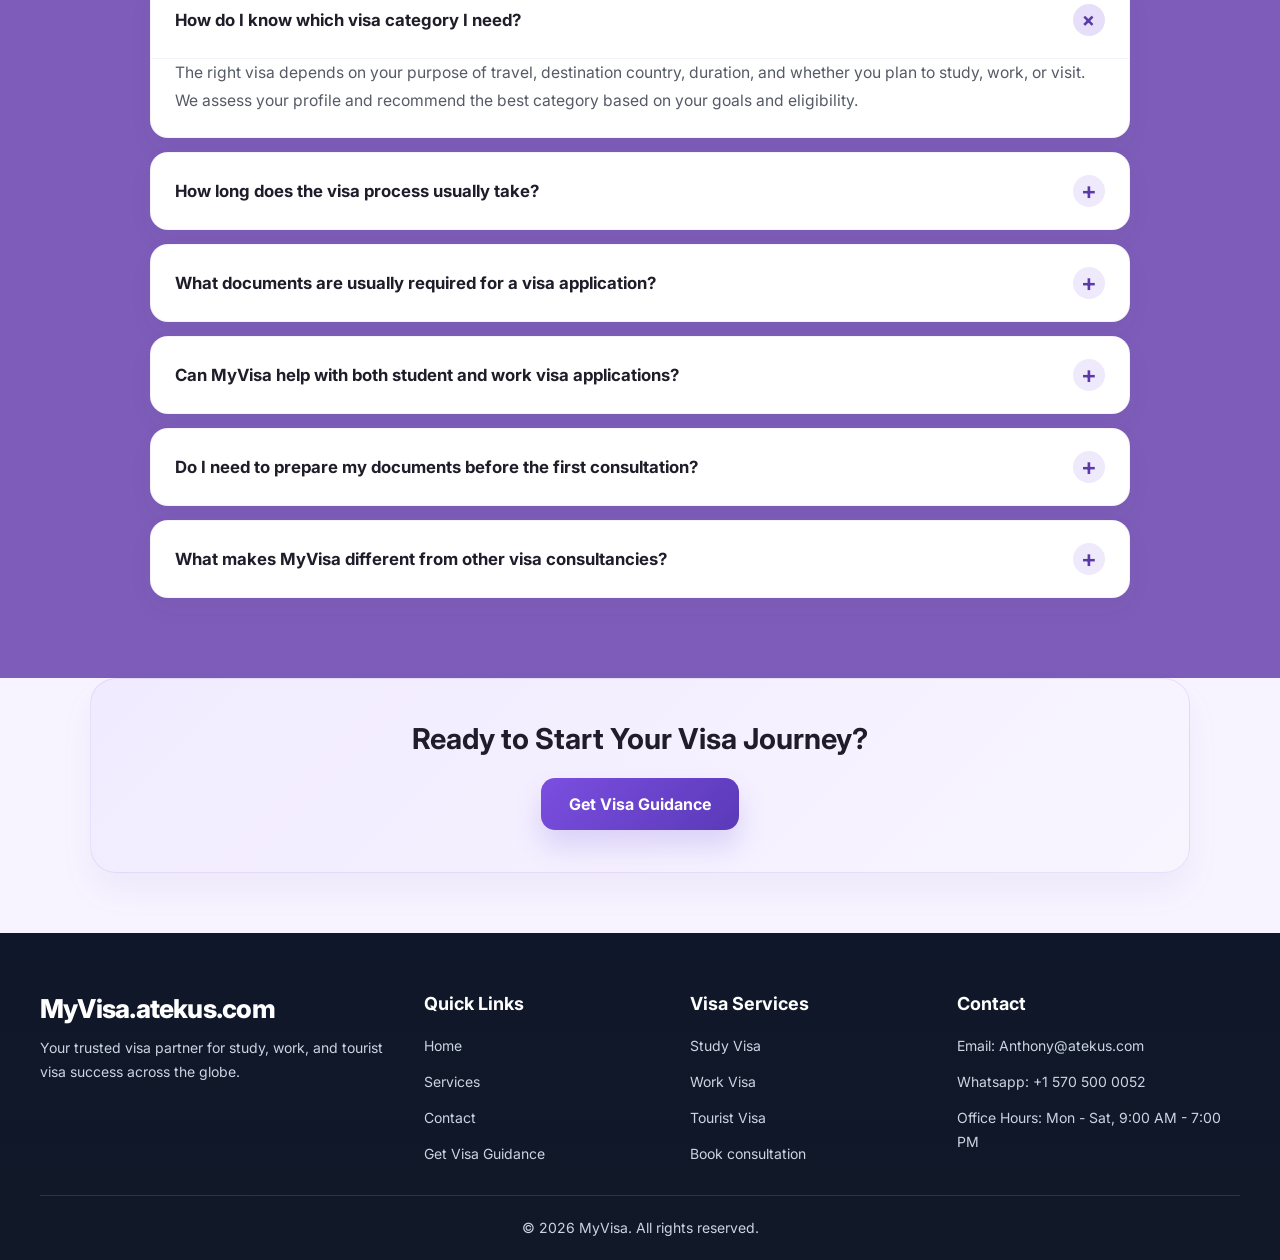
==== commit d09c1c42: "Added the google forms in the footer and removed the PR card" ====
--- a/index.html
+++ b/index.html
@@ -44,7 +44,7 @@
     <p class="hero-subtitle">Planning to study, work, or travel abroad? MyVisa helps you understand visa requirements, prepare documentation, and navigate the application process with personalized guidance.</p>
 
     <div class="hero-actions">
-      <a class="hero-button primary" href="services.html">Get Visa Guidance <span>→</span></a>
+      <a class="hero-button primary" href="https://docs.google.com/forms/d/1jtFjSRXxjXt95lhSTt6sEdesief8ff0wo27pbfhuyfA/edit?ts=6ae8f5ef" target="_blank" rel="noopener noreferrer">Get Visa Guidance <span>→</span></a>
       <a class="hero-button secondary" href="explore-destinations.html">Explore Destinations</a>
     </div>
 
@@ -352,7 +352,7 @@
 <section class="faq-cta" aria-label="Visa guidance call to action">
   <div class="faq-cta-container">
     <h3>Ready to Start Your Visa Journey?</h3>
-    <a href="services.html" class="faq-cta-button">Get Visa Guidance</a>
+    <a href="https://docs.google.com/forms/d/1jtFjSRXxjXt95lhSTt6sEdesief8ff0wo27pbfhuyfA/edit?ts=6ae8f5ef" target="_blank" rel="noopener noreferrer" class="faq-cta-button">Get Visa Guidance</a>
   </div>
 </section>
 
@@ -369,7 +369,7 @@
       <a href="index.html">Home</a>
       <a href="services.html">Services</a>
       <a href="contact.html">Contact</a>
-      <a href="#">Track Consultation Status</a>
+      <a href="https://docs.google.com/forms/d/1jtFjSRXxjXt95lhSTt6sEdesief8ff0wo27pbfhuyfA/edit?ts=6ae8f5ef" target="_blank" rel="noopener noreferrer">Get Visa Guidance</a>
     </div>
 
     <div class="footer-links">
@@ -377,12 +377,12 @@
       <a href="study-destinations.html">Study Visa</a>
       <a href="work-destinations.html">Work Visa</a>
       <a href="tourist-destinations.html">Tourist Visa</a>
-      <a href="services.html">Consultation</a>
+      <a href="https://docs.google.com/forms/d/1TTYRL5p3nXSIUZtYduncBK-CpyKFDafKxka9SO8K4YU/edit" target="_blank" rel="noopener noreferrer">Book consultation</a>
     </div>
 
     <div class="footer-contact">
       <h4>Contact</h4>
-      <p>Email: support@myvisa.com</p>
+      <p>Email: Anthony@atekus.com</p>
       <p>Whatsapp: +1 570 500 0052</p>
       <p>Office Hours: Mon - Sat, 9:00 AM - 7:00 PM</p>
     </div>
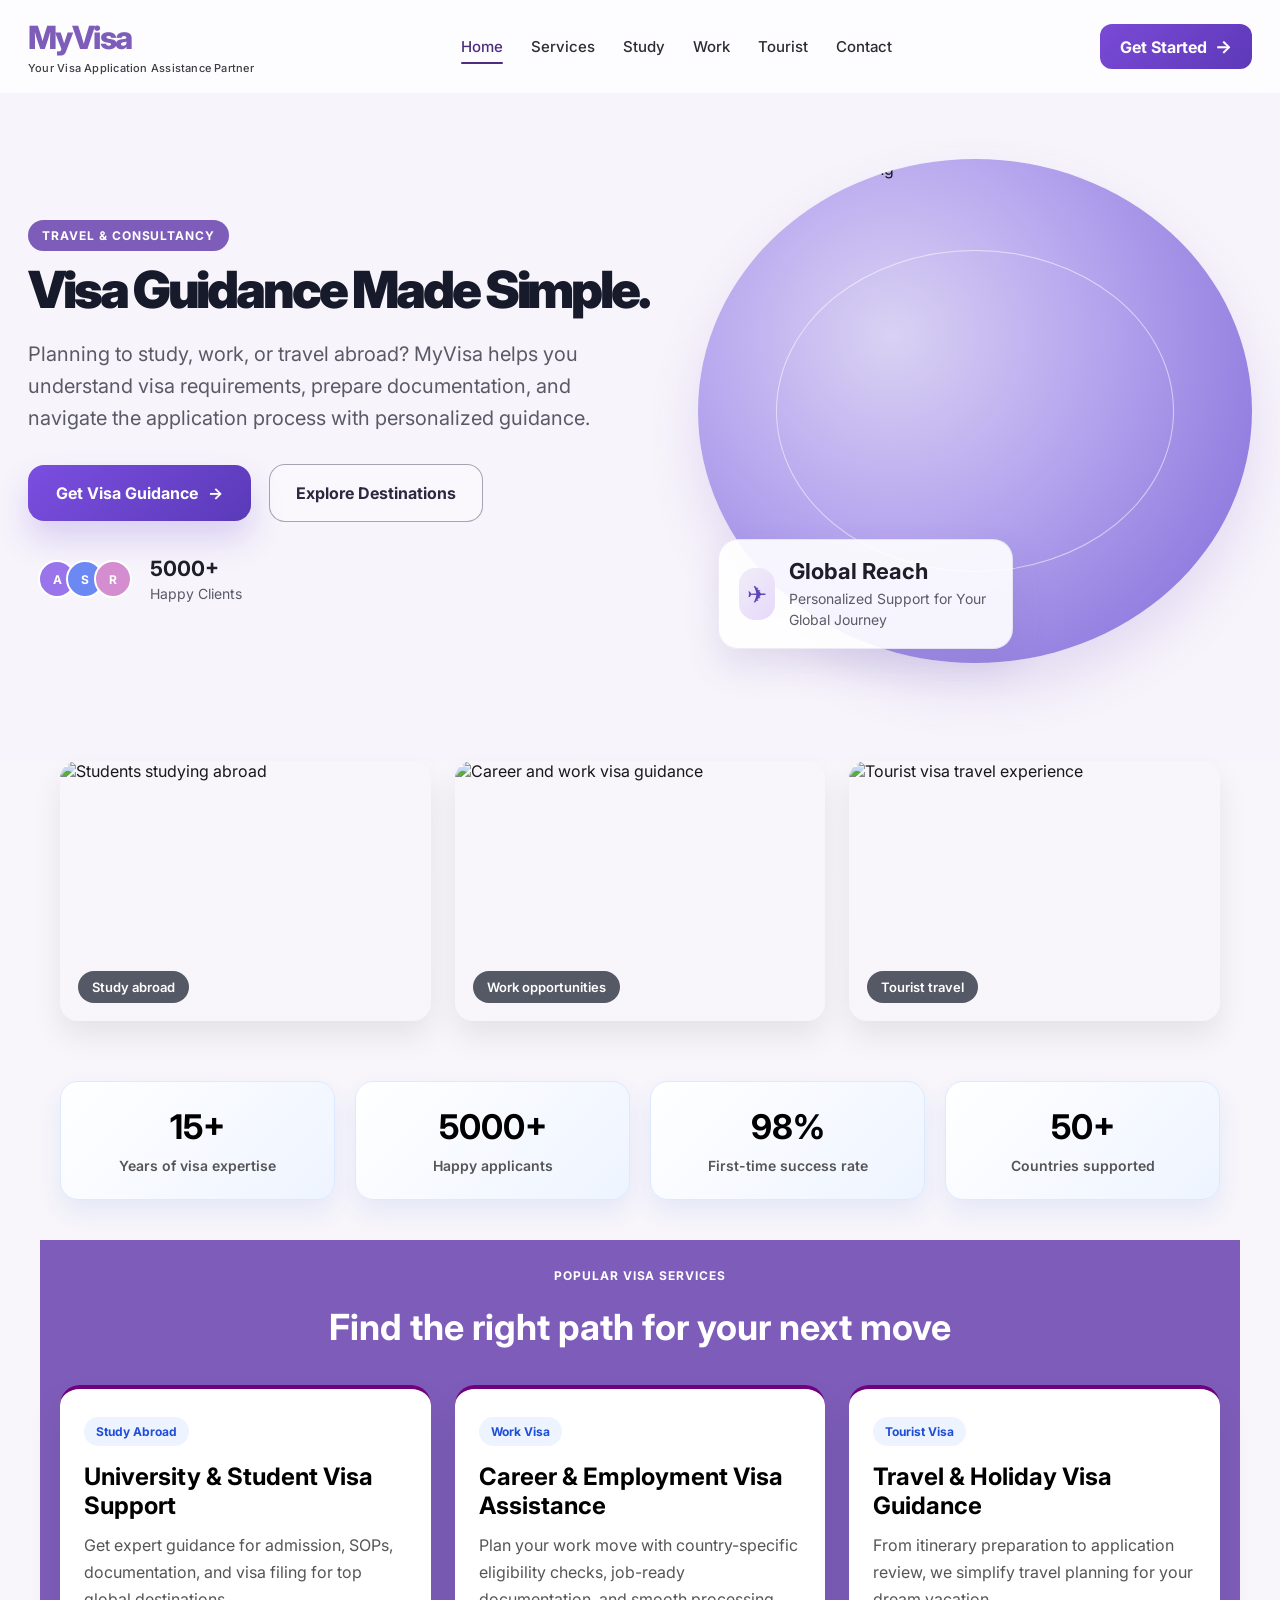
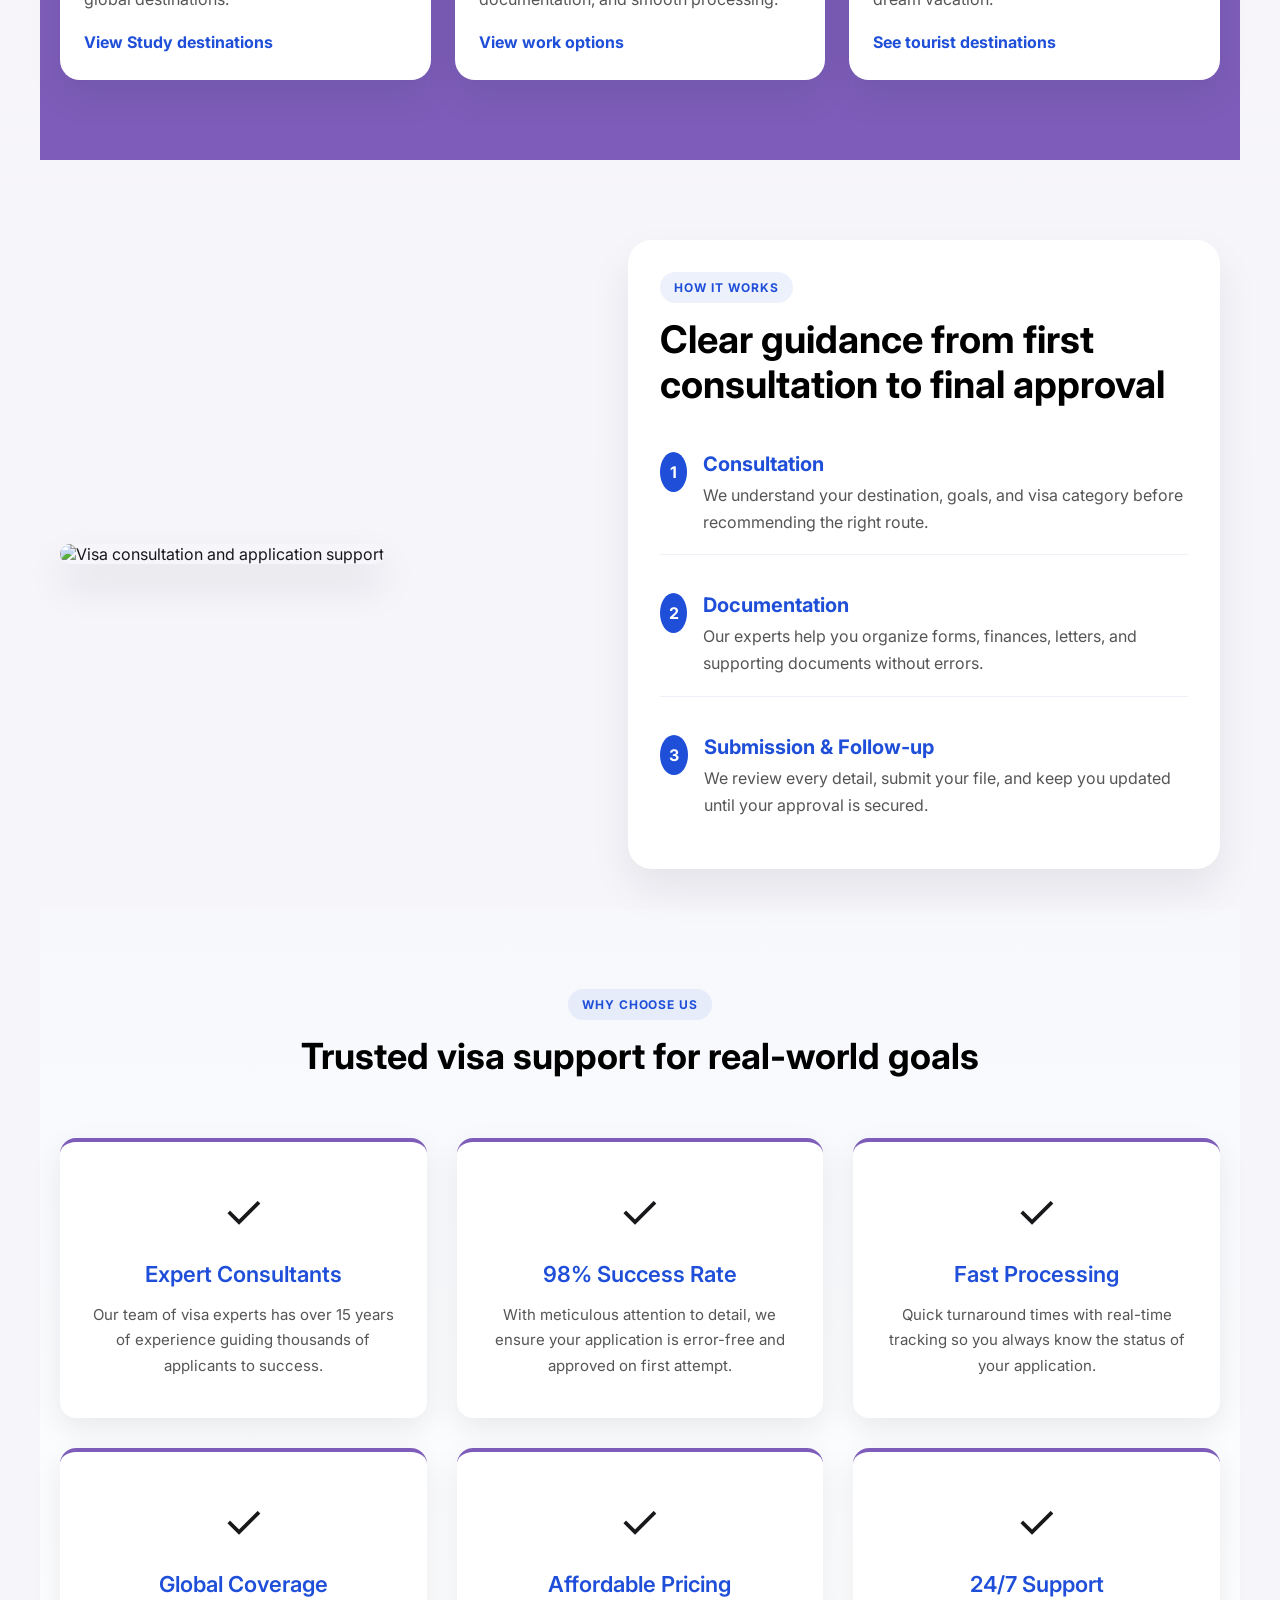
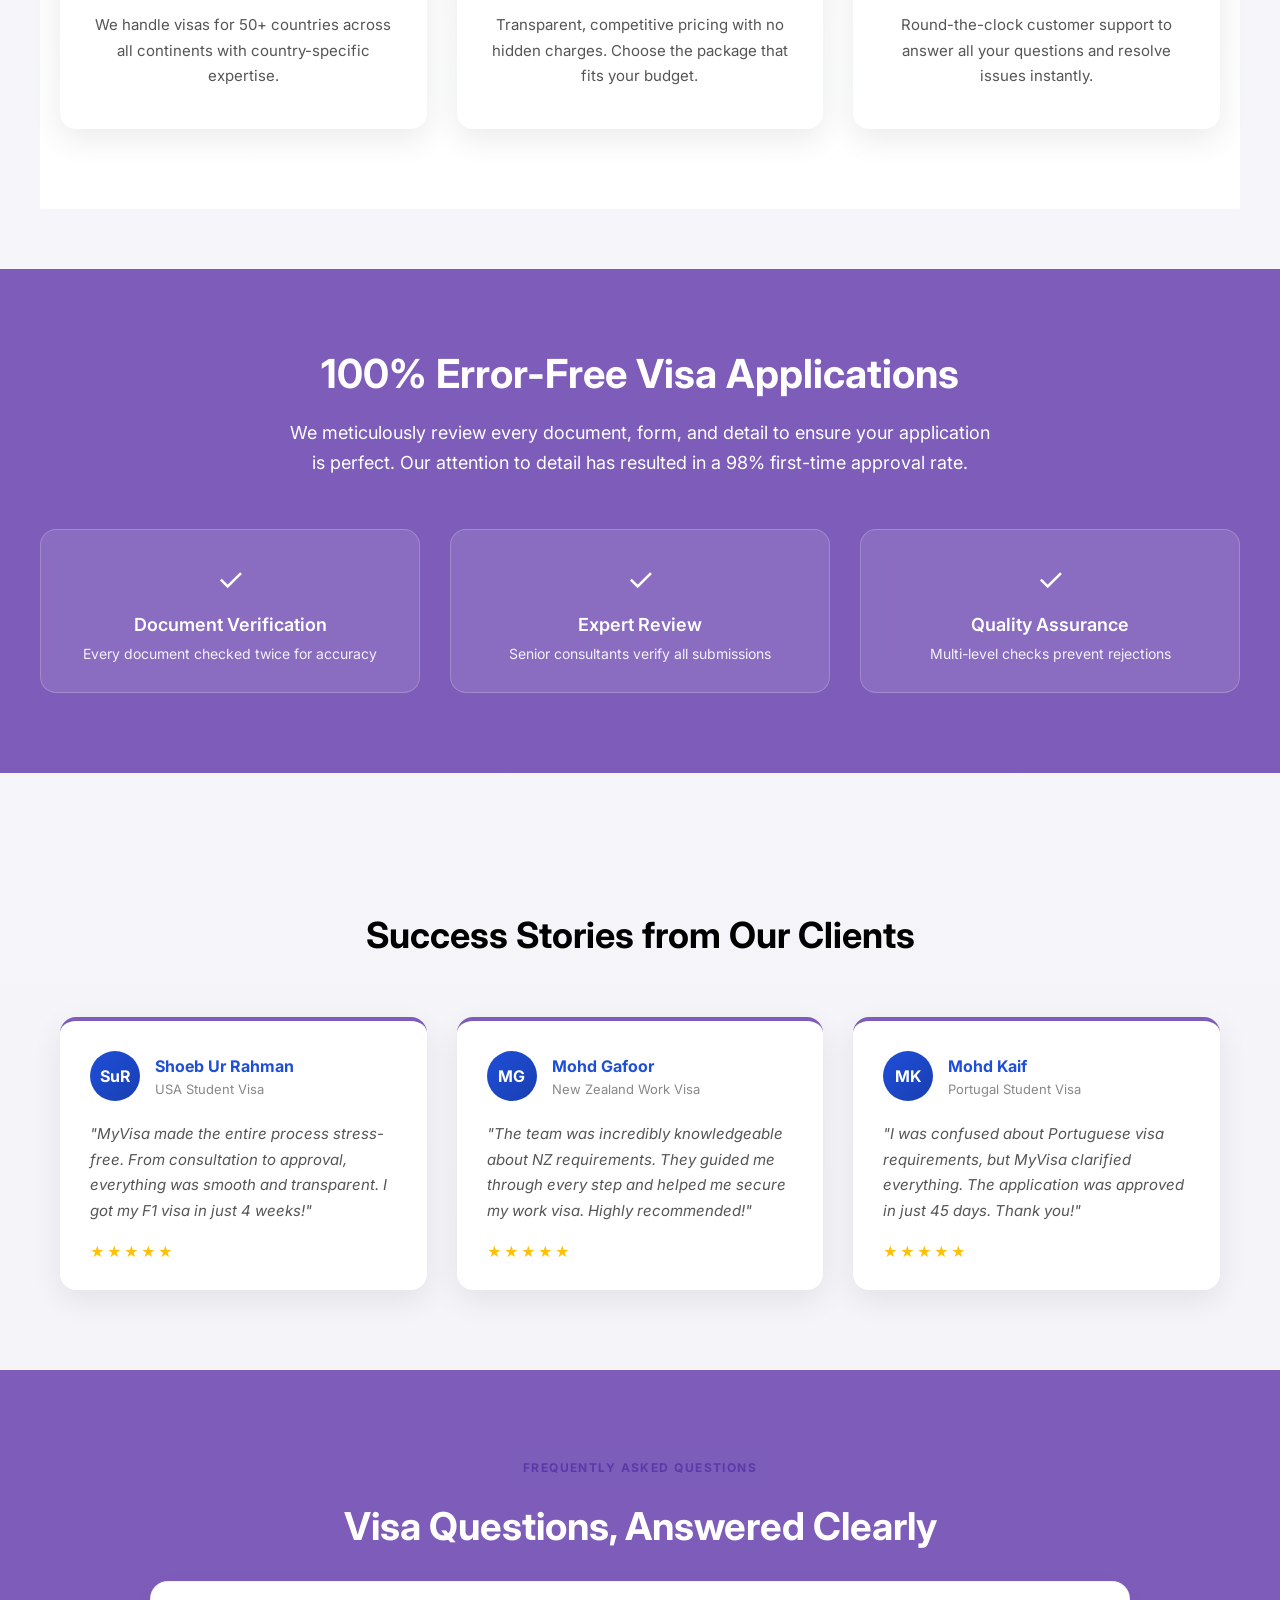
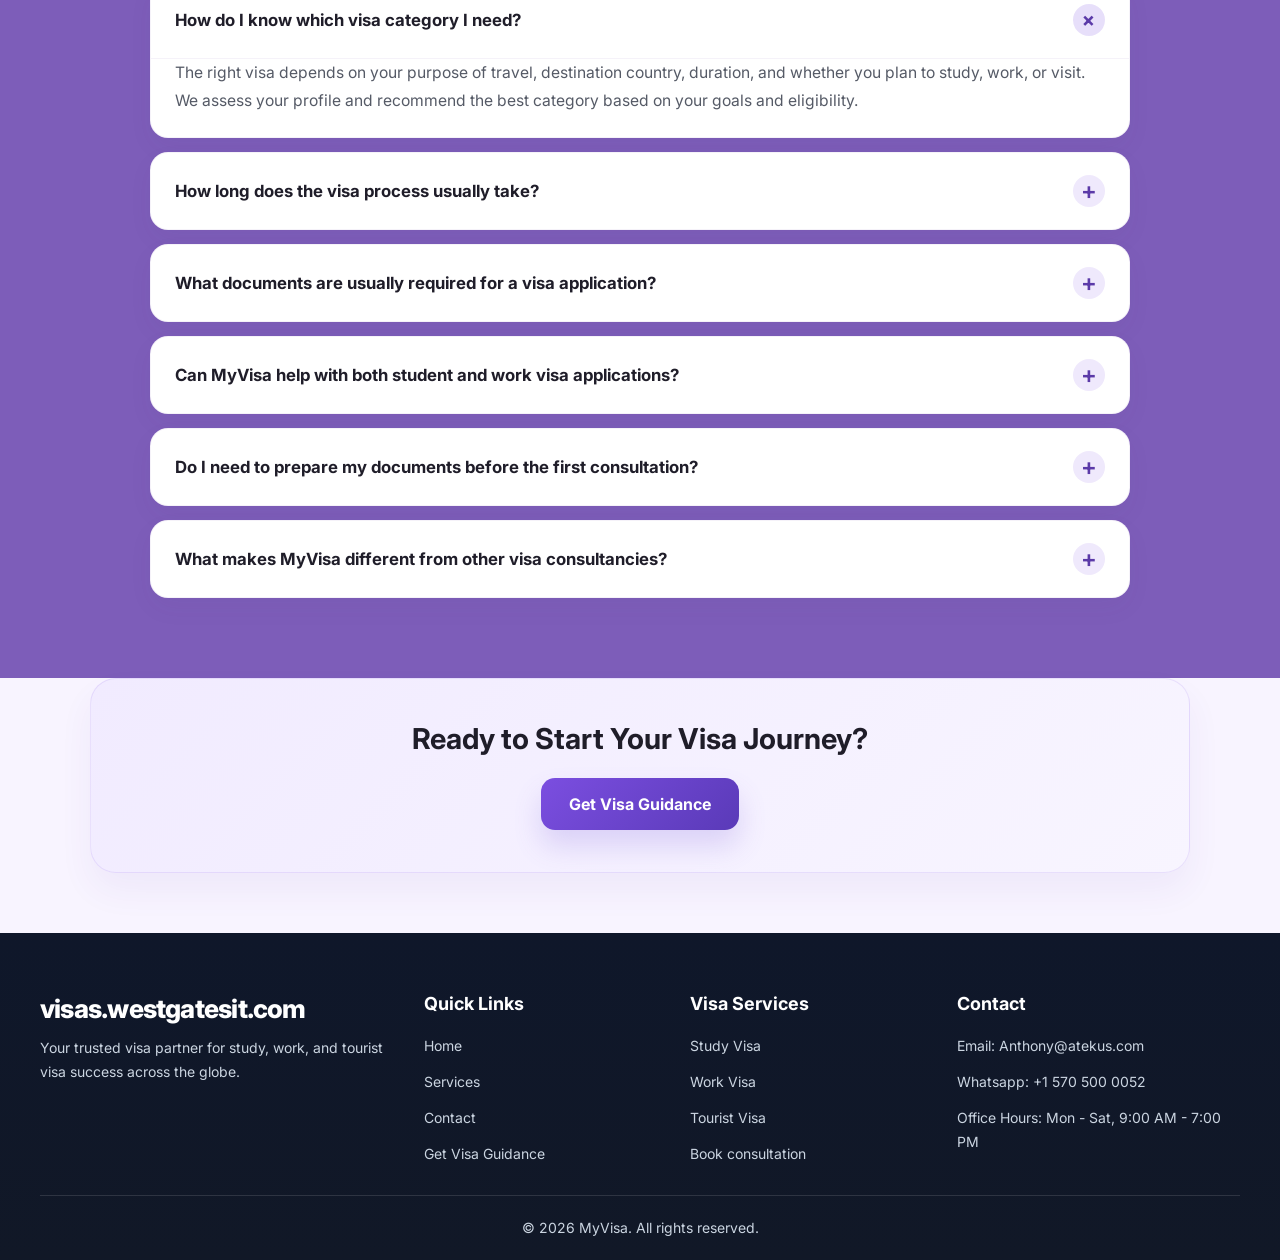
==== commit 2c1a9038: "Removed Atekus.com from the footer" ====
--- a/index.html
+++ b/index.html
@@ -360,7 +360,7 @@
 <footer>
   <div class="footer-inner">
     <div class="footer-brand">
-      <div class="footer-logo">MyVisa.atekus.com</div>
+      <div class="footer-logo">visas.westgatesit.com</div>
       <p>Your trusted visa partner for study, work, and tourist visa success across the globe.</p>
     </div>
 
